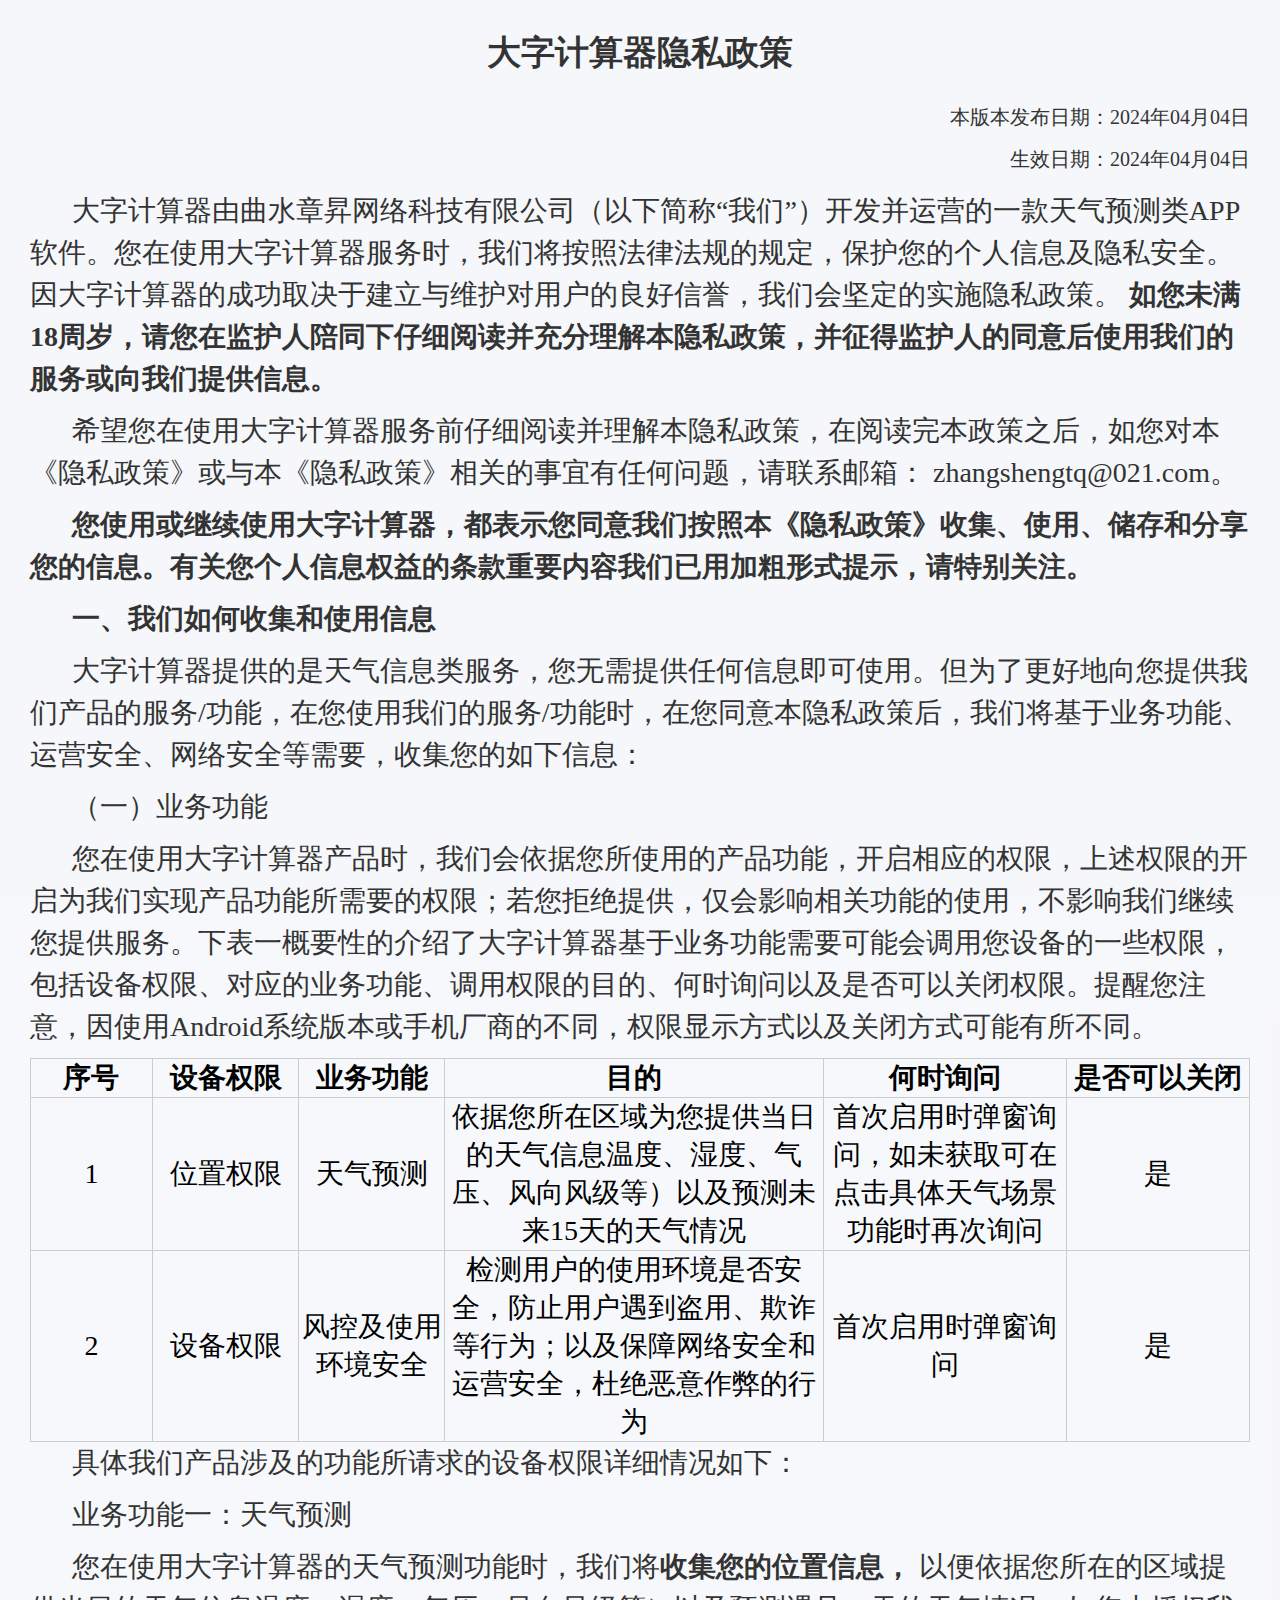
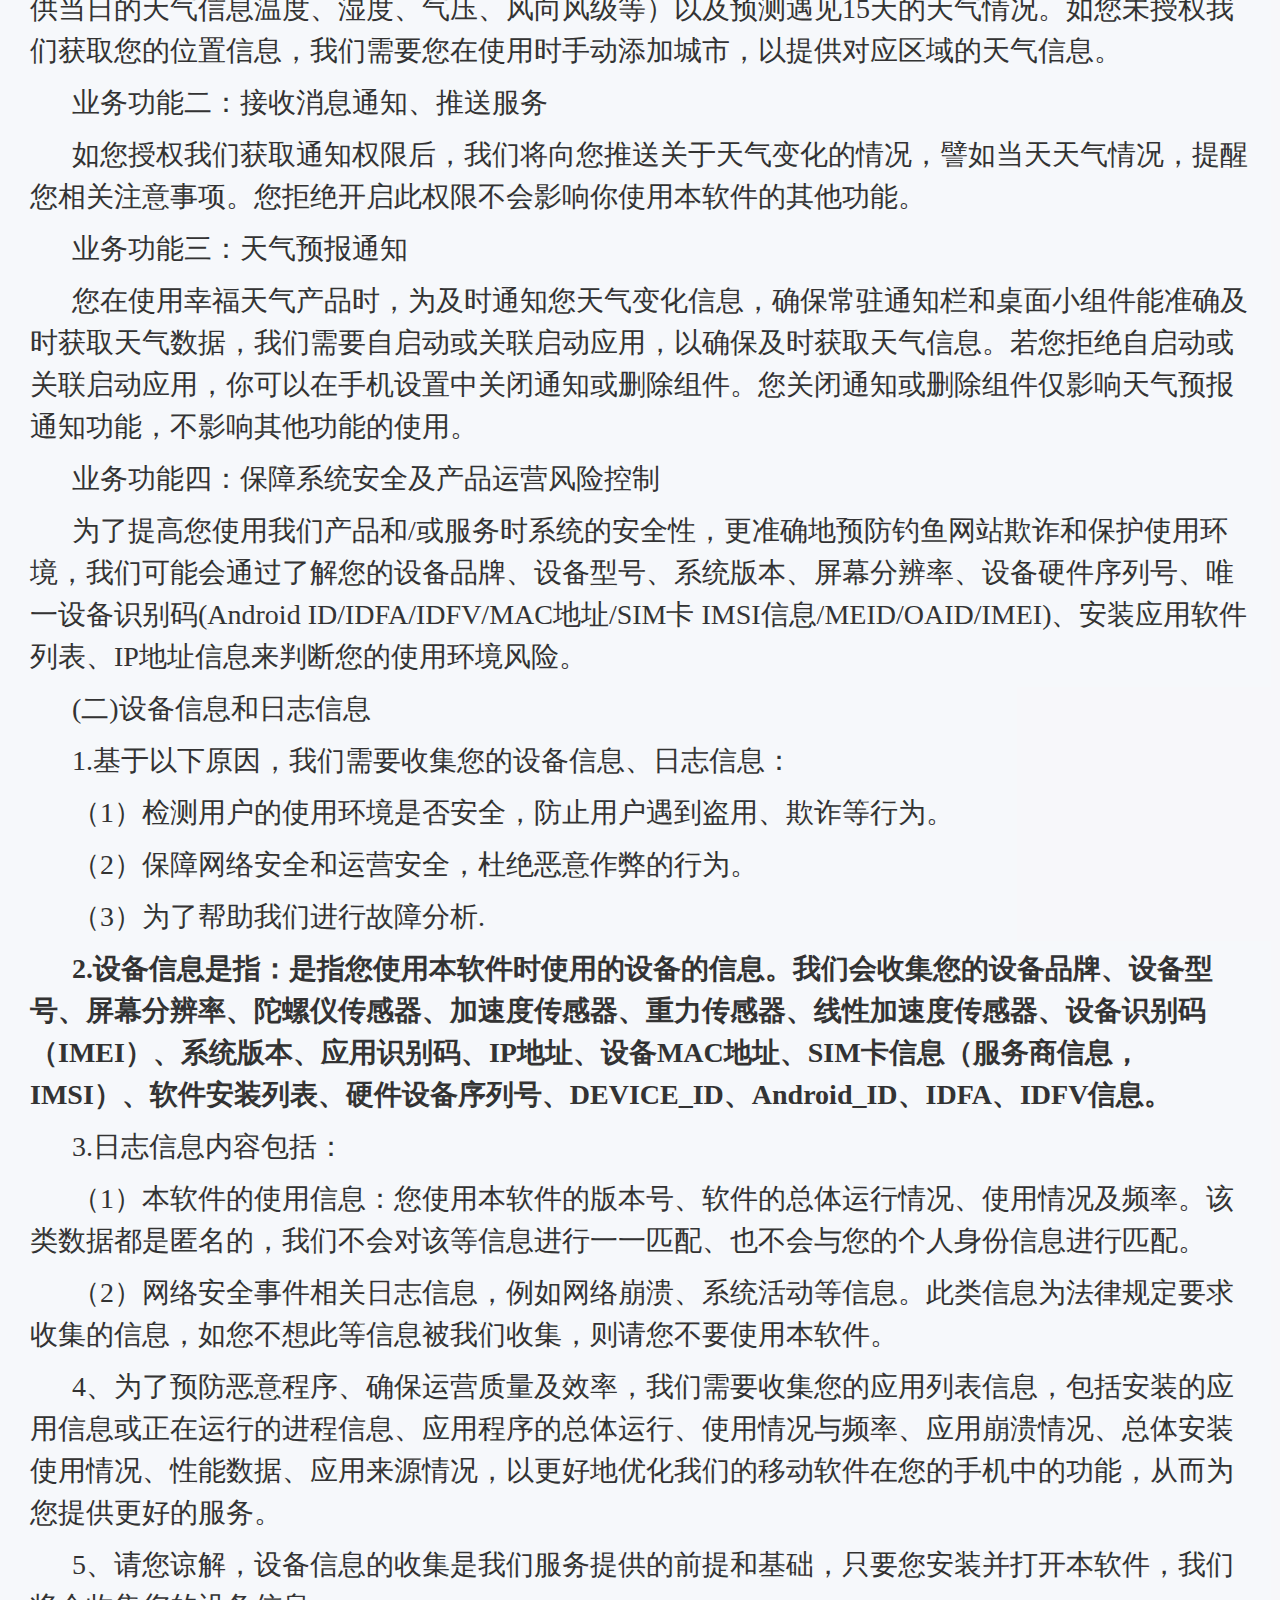
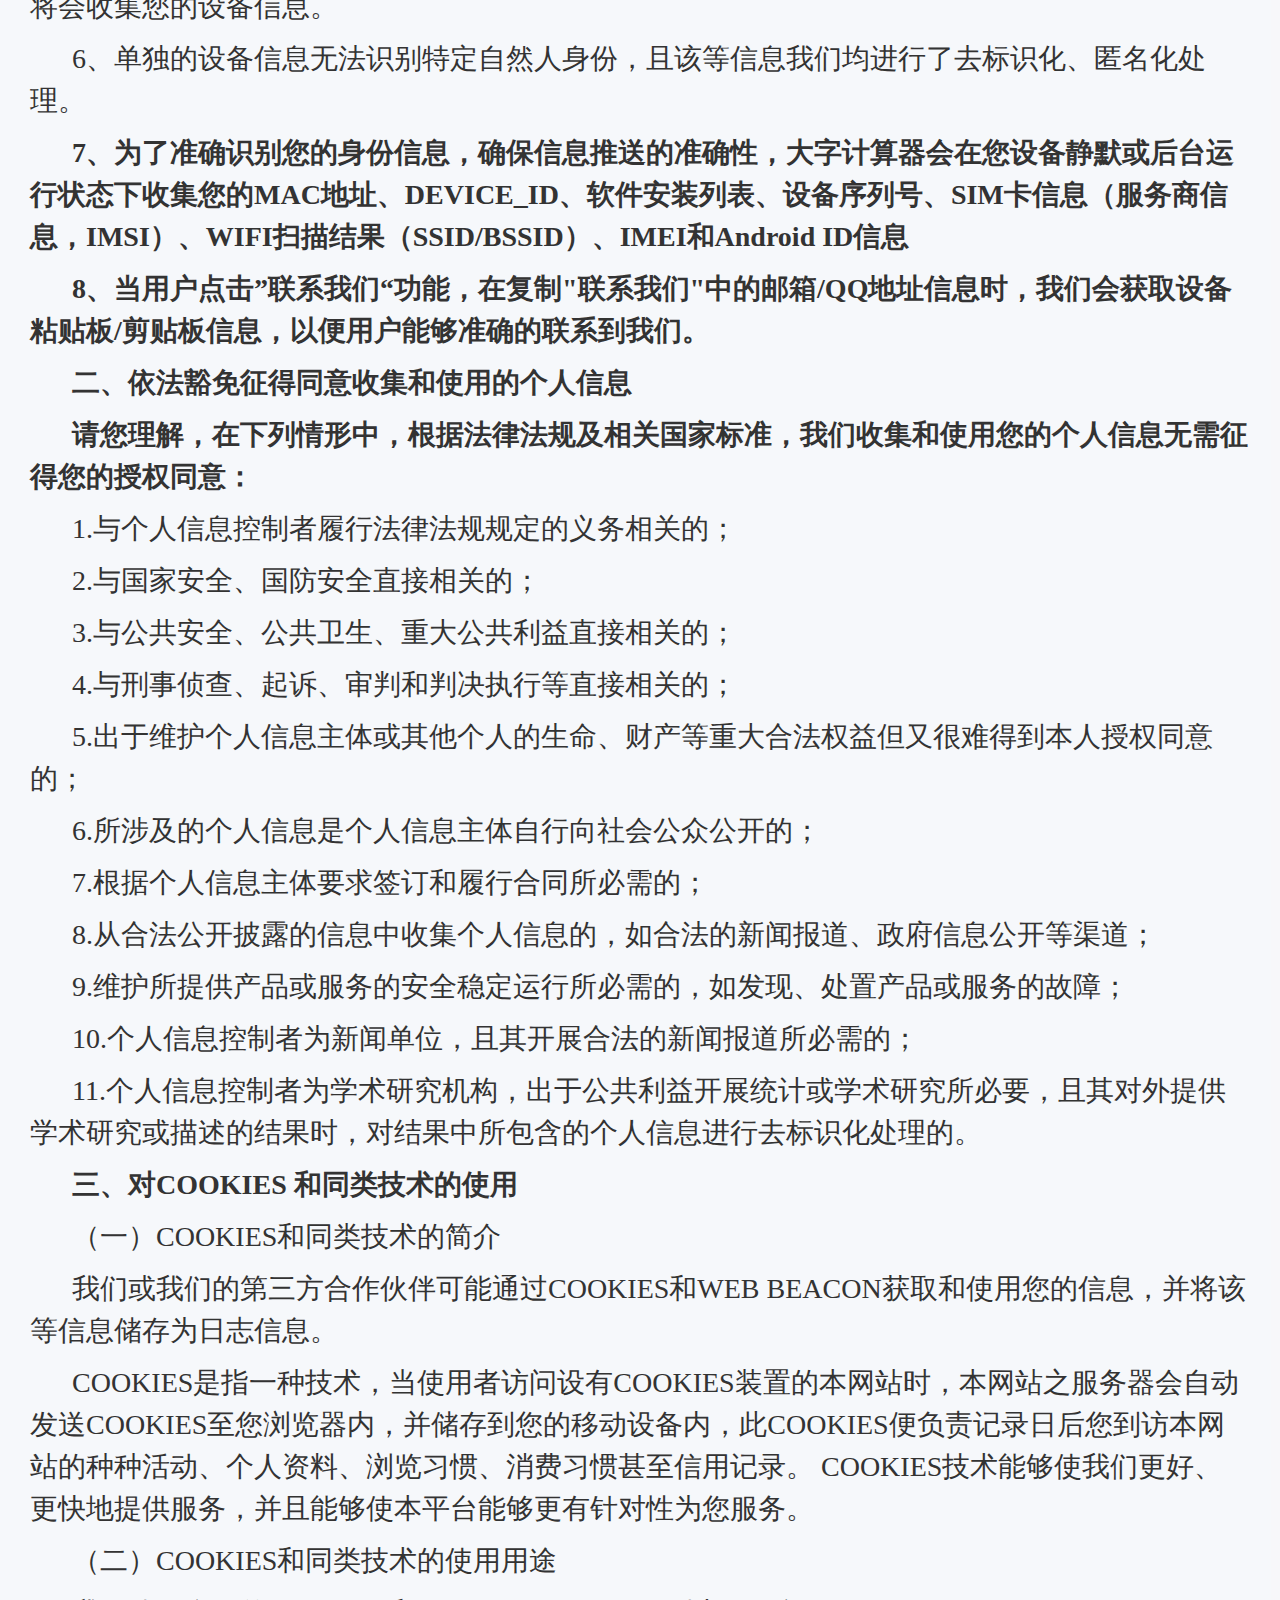
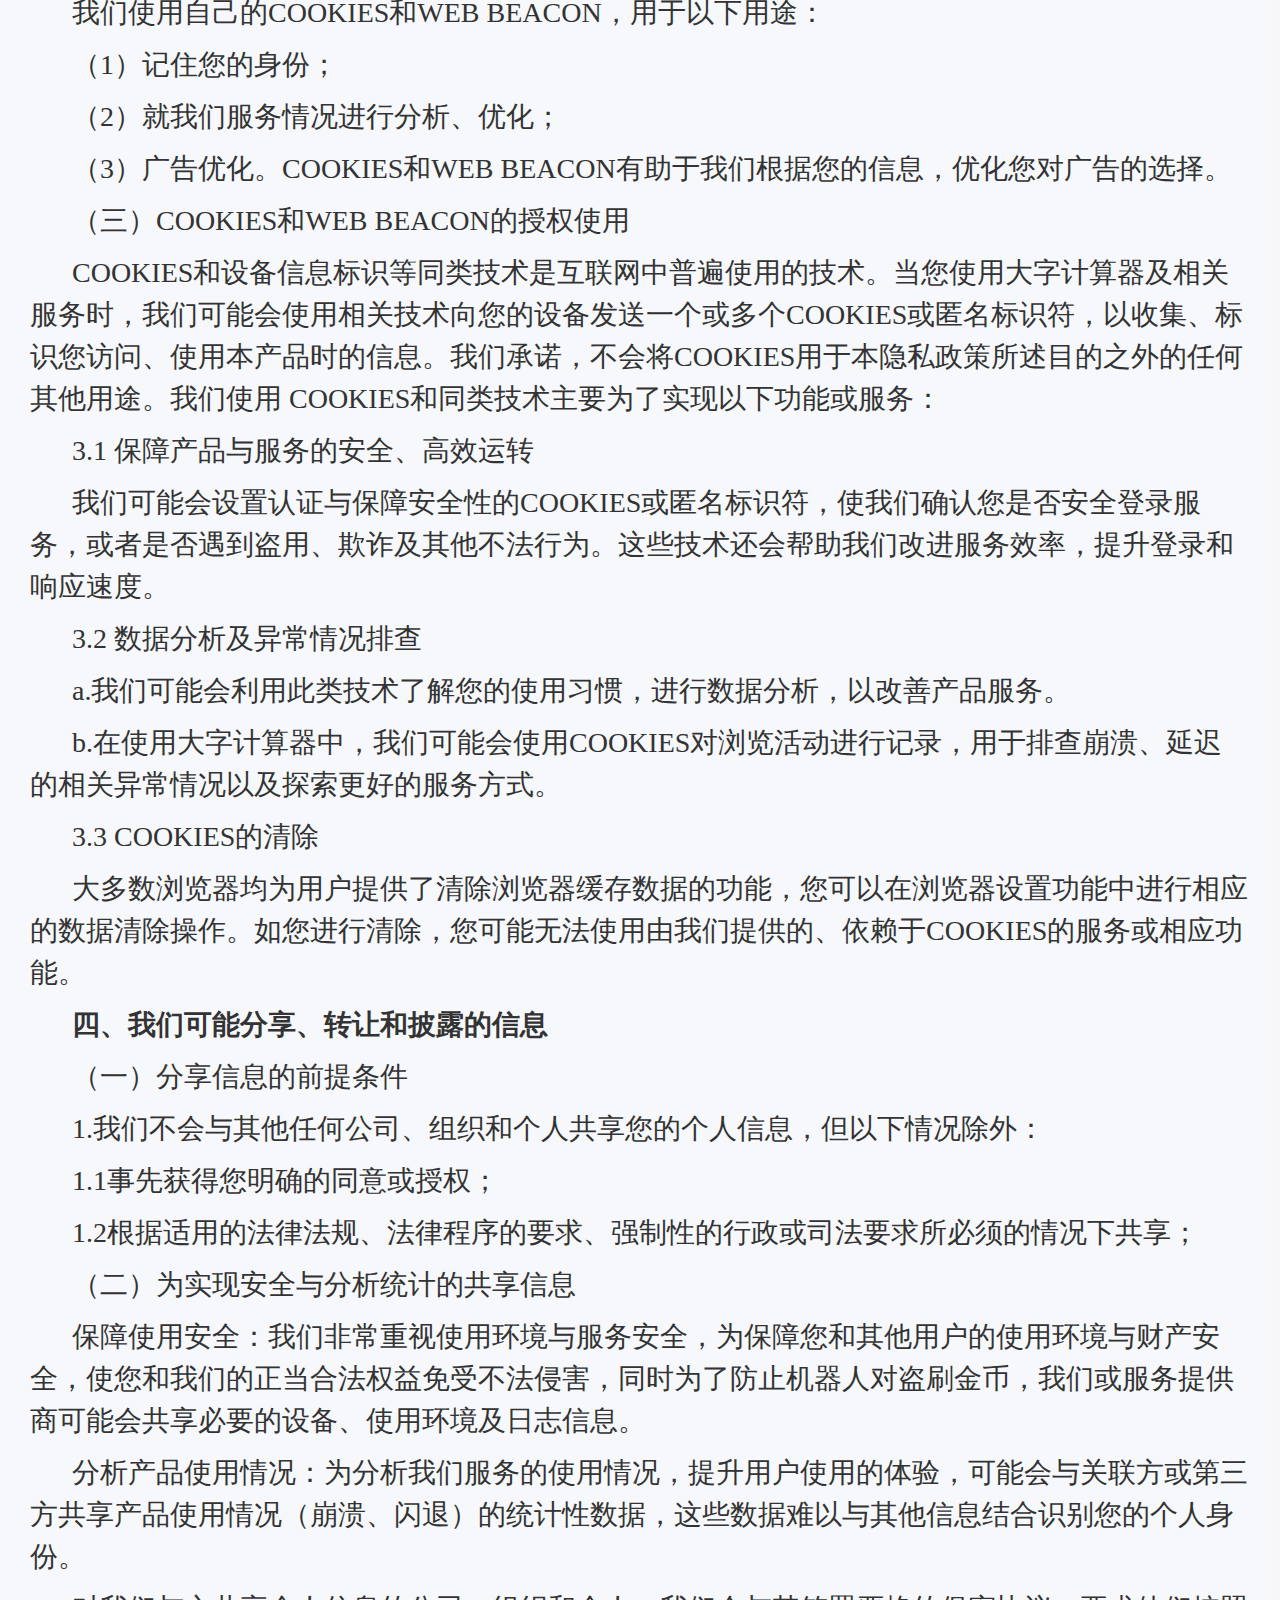
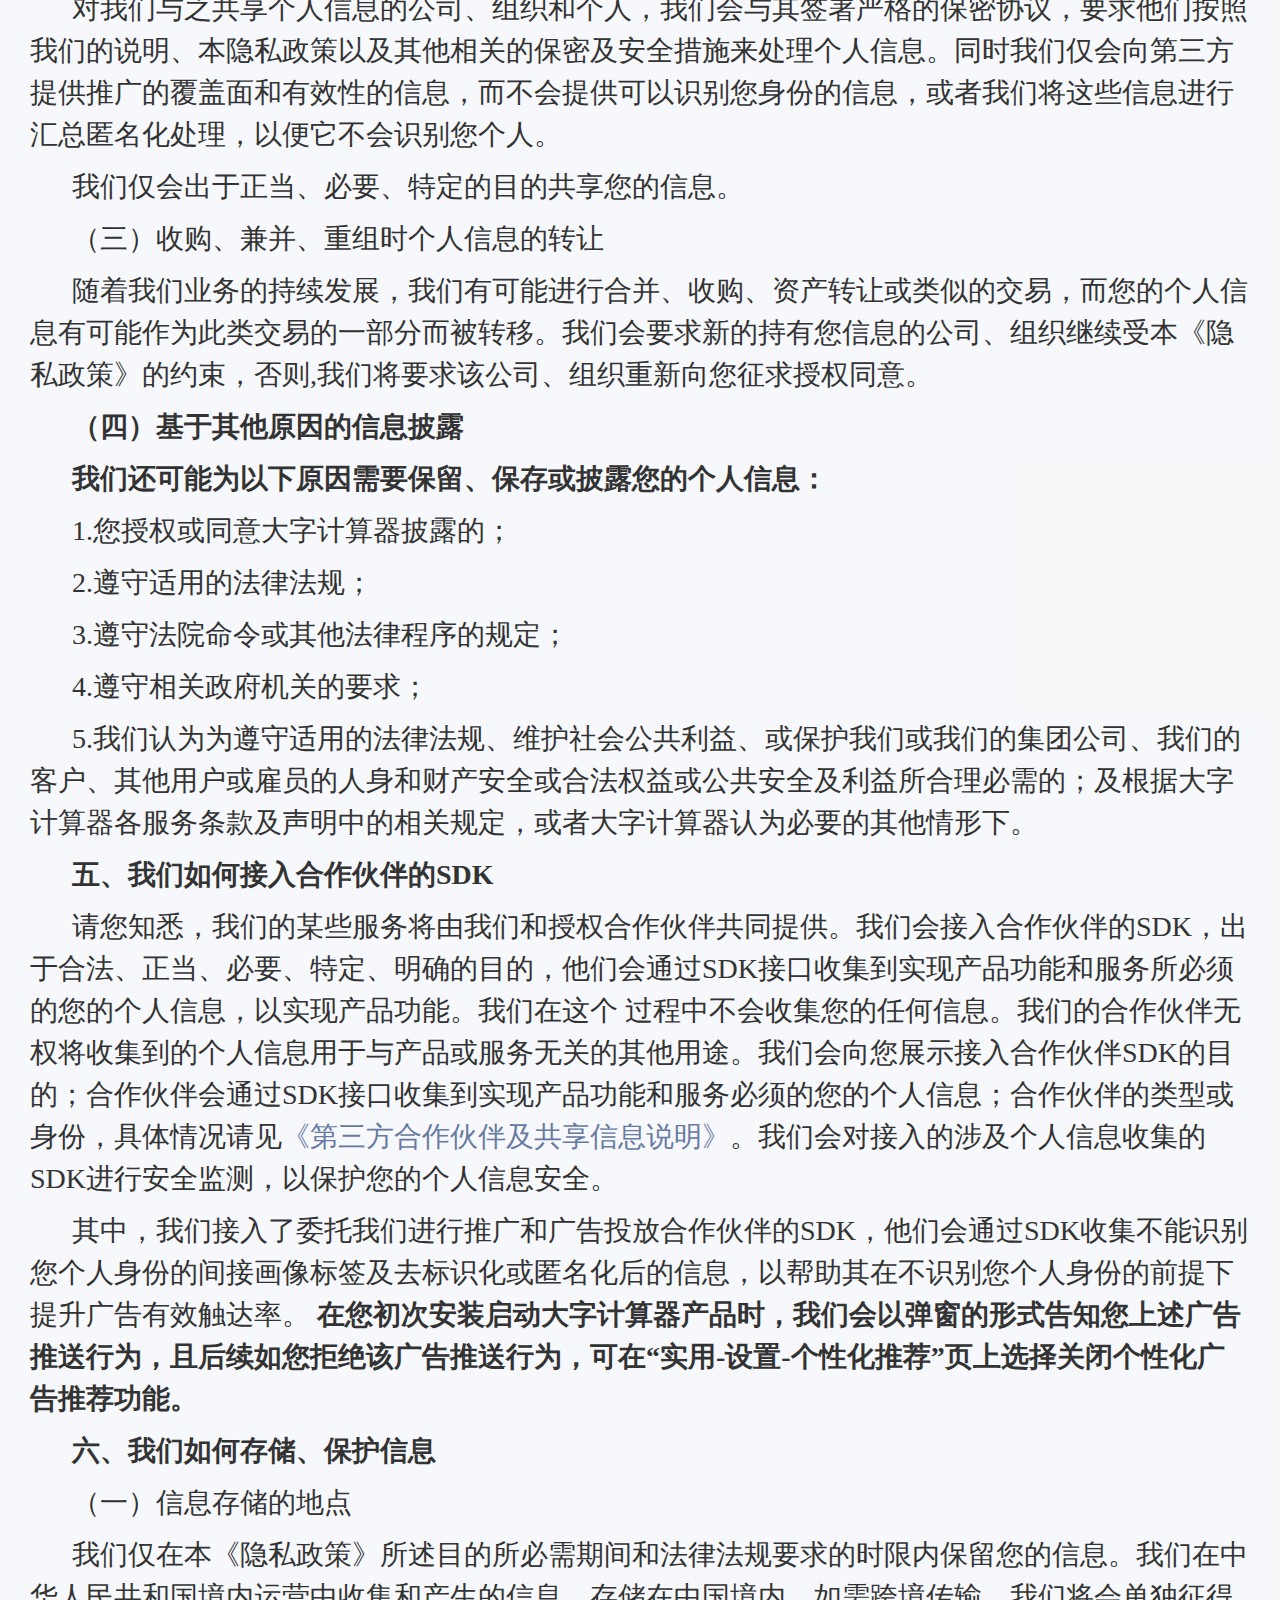
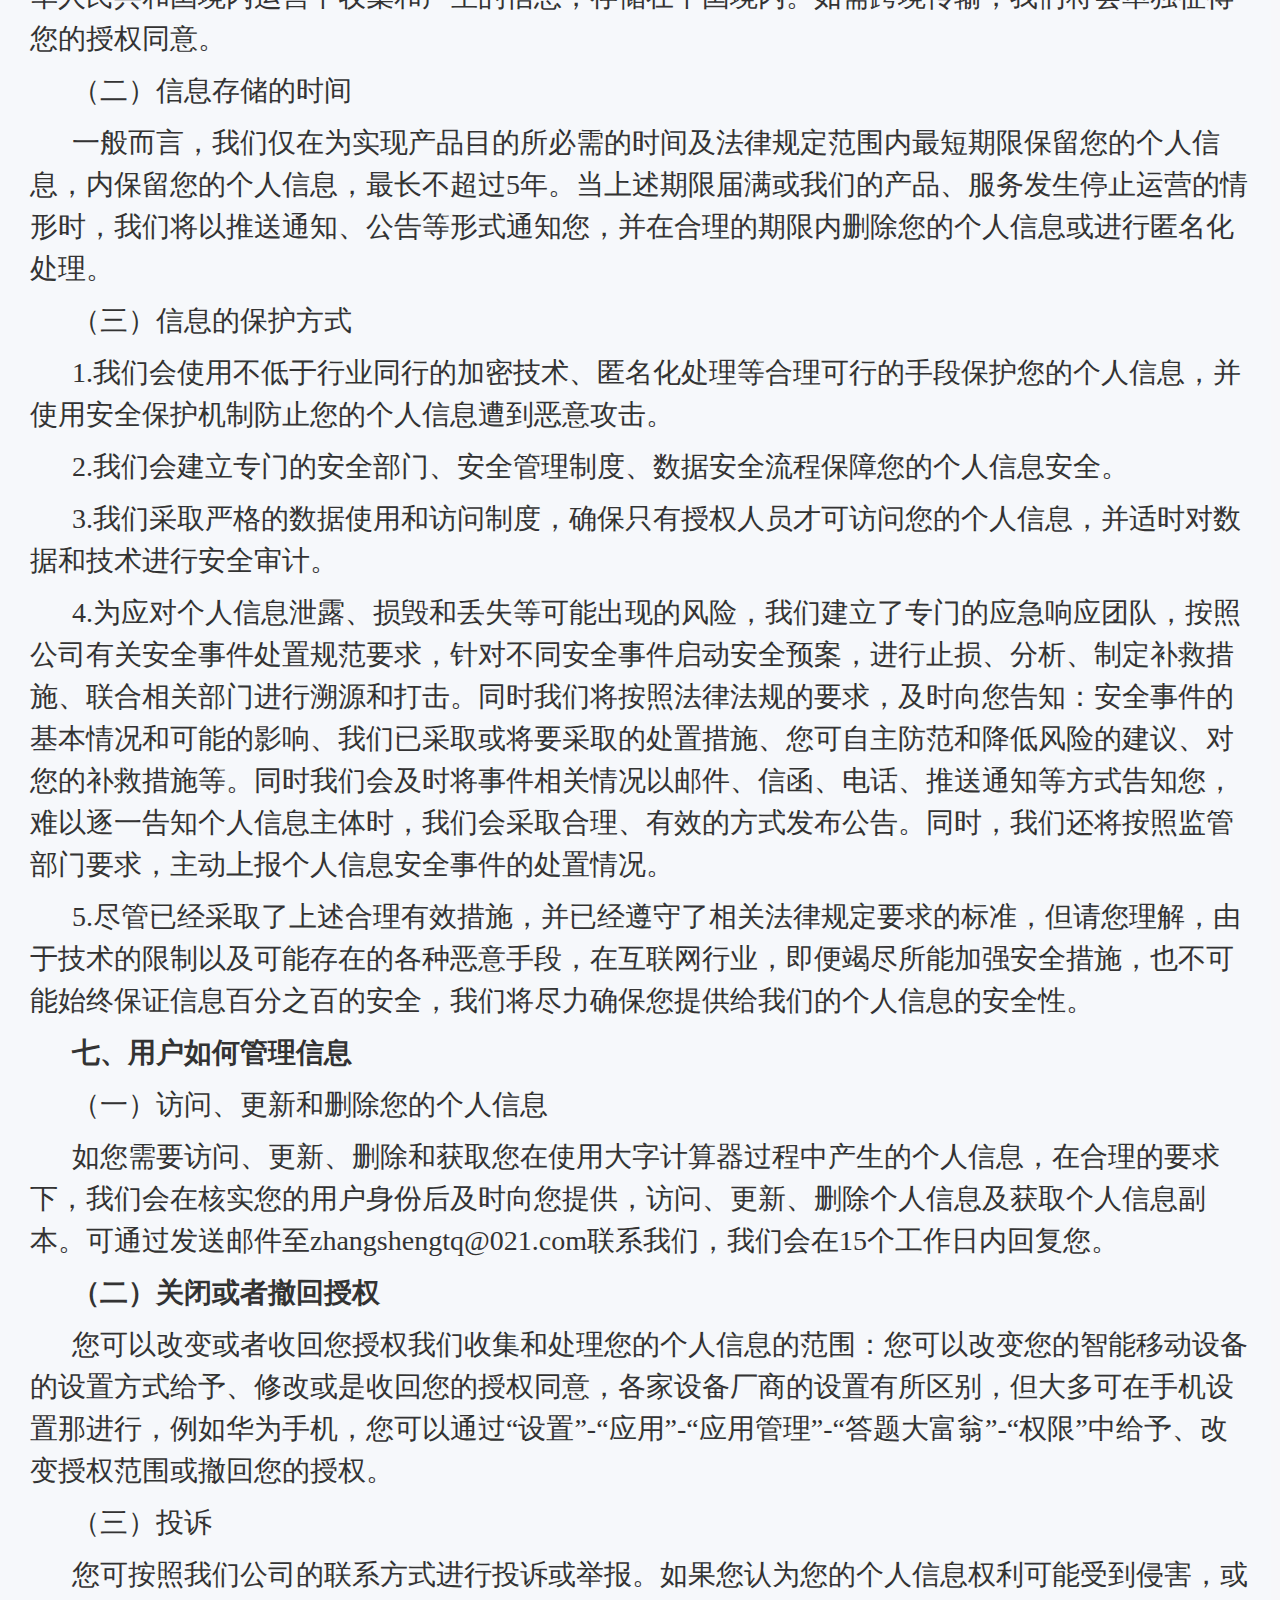
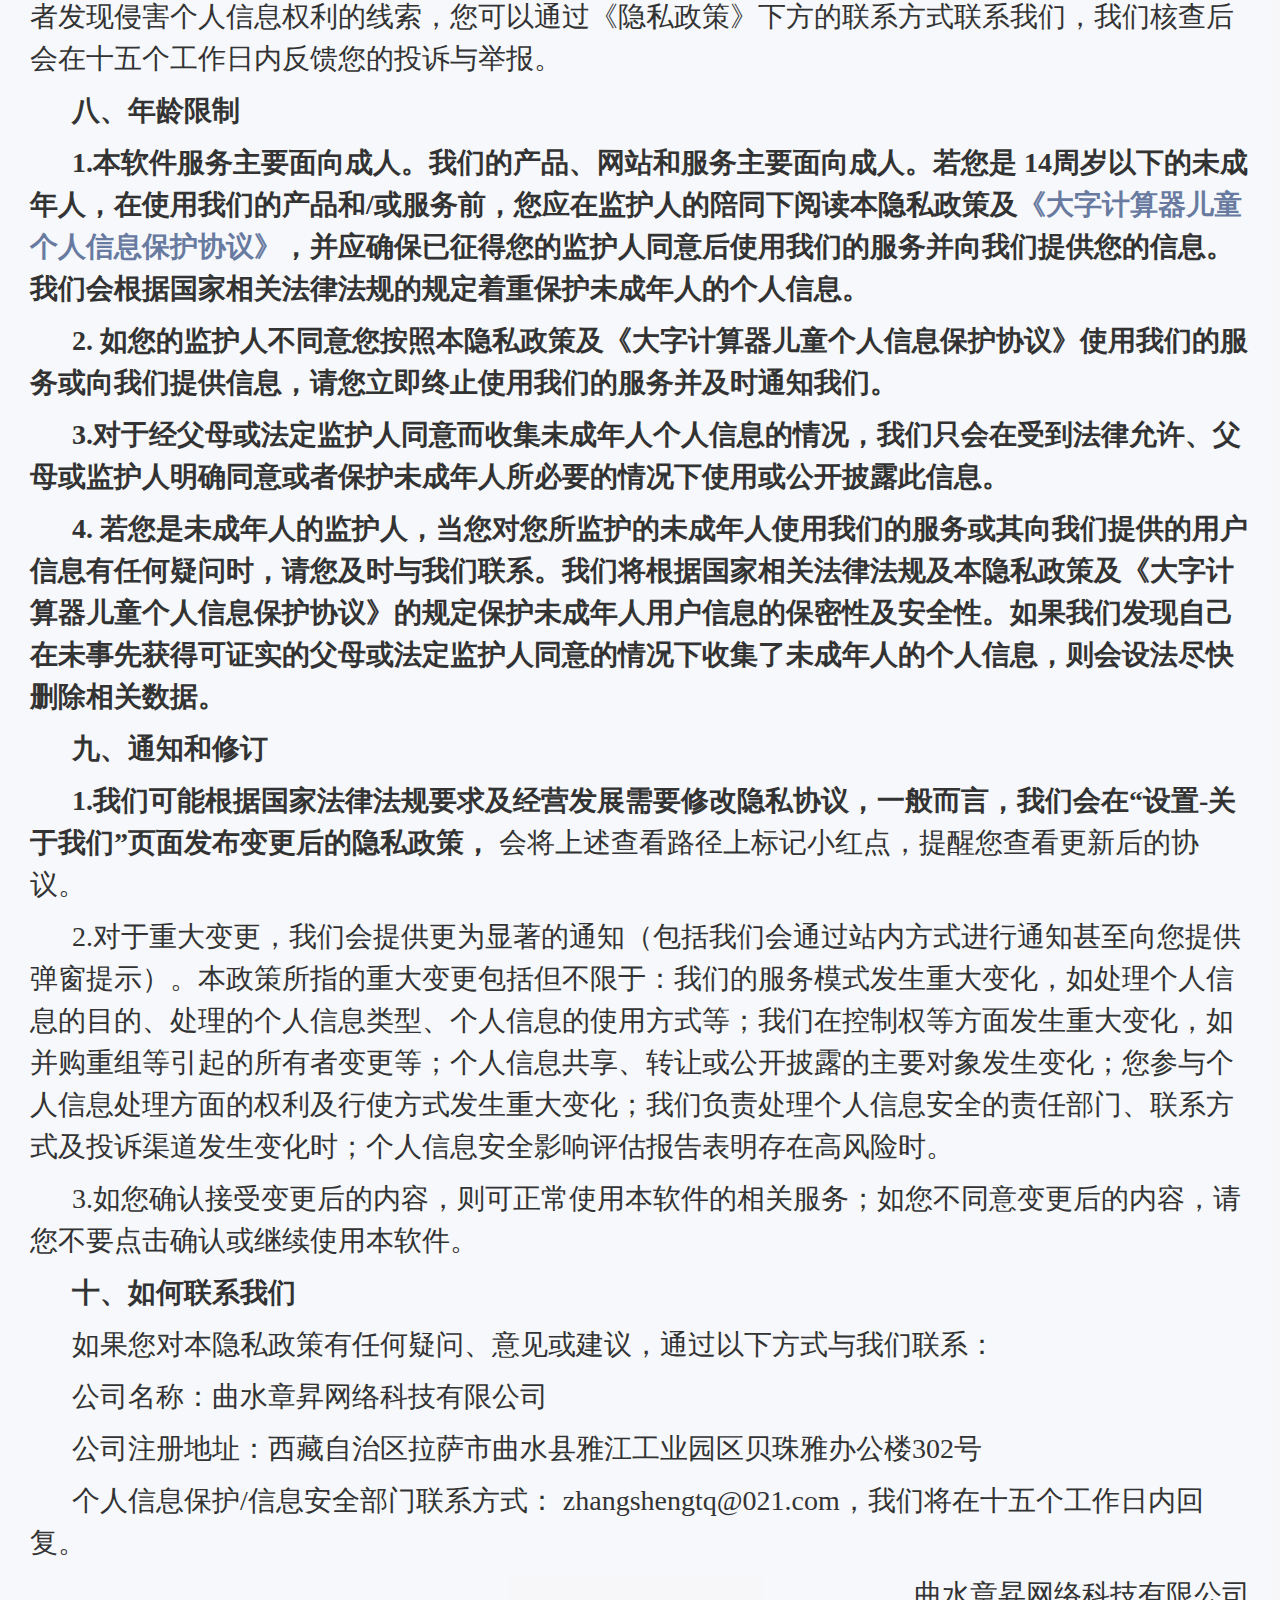
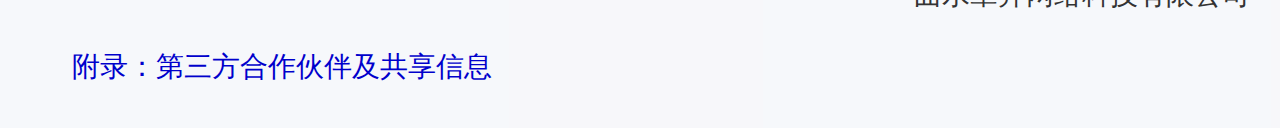
==== calculator/privacyPolicy.html @ e890c848 "【js】calculator隐私协议添加" ====
<!DOCTYPE html>
<html>

<head>
	<meta charset="utf-8" />
	<meta http-equiv="Content-Type" content="text/html; charset=utf-8" />
	<!-- 兼容模式方案：IE以最高级模式渲染文档；使用Chrome Frame渲染。 -->
	<meta http-equiv="X-UA-Compatible" content="IE=edge" />
	<!-- H5页面窗口自动调整到设备宽度，并禁止用户缩放页面 -->
	<meta content="width=device-width,initial-scale=1,maximum-scale=1,minimum-scale=1,user-scalable=no" name="viewport" />
	<!-- 当网站添加到主屏幕快速启动方式，可隐藏地址栏，仅针对ios的safari (ios7.0版本以后，safari上已看不到效果) -->
	<meta name="apple-mobile-web-app-capable" content="yes" />
	<!-- 将网站添加到主屏幕快速启动方式，仅针对ios的safari顶端状态条的样式 (可选default、black、black-translucent) -->
	<meta name="apple-mobile-web-app-status-bar-style" content="black" />
	<!-- 忽略将页面中的数字识别为电话号码 -->
	<meta name="format-detection" content="telephone=no" />
	<!-- 作者 -->
	<meta name="author" content="Cleam Lee" />
	<!-- 关键词 -->
	<meta name="keywords" content="关键词" />
	<!-- 描述信息 -->
	<meta name="description" content="描述信息" />
	<meta http-equiv="Content-Type" content="text/html; charset=UTF-8">
	<meta http-equiv="X-UA-Compatible" content="IE=8">
	<meta http-equiv="Expires" content="0">
	<meta http-equiv="Pragma" content="no-cache">
	<meta http-equiv="Cache-control" content="no-cache">
	<meta http-equiv="Cache" content="no-cache">
	<title>大字计算器软件隐私保护政策</title>
	<script>
		(function (doc, win) {
			var docEl = doc.documentElement,
				resizeEvt =
					'orientationchange' in window ? 'orientationchange' : 'resize',
				recalc = function () {
					var clientWidth = docEl.clientWidth,
						MAX_WIDTH = 750;
					if (!clientWidth) {
						return;
					}
					if (clientWidth >= MAX_WIDTH) {
						docEl.style.fontSize = '100px';
					} else {
						docEl.style.fontSize = 100 * (clientWidth / MAX_WIDTH) + 'px';
					}
				};
			recalc();
			if (!doc.addEventListener) {
				return;
			}
			win.addEventListener(resizeEvt, recalc, false);
			doc.addEventListener('DOMContentLoaded', recalc, false);
		})(document, window);
	</script>
	<style>
		* {
			margin: 0;
			padding: 0;
		}

		body,
		html {
			height: 100%;
			background: rgba(244, 245, 249, 0.5);
		}

		header {
			font-size: 0.3rem;
		}

		.weather-luck-rule {
			padding: 0.3rem;
			background: rgba(244, 245, 249, 0.5);
			min-height: 100%;
			box-sizing: border-box;
		}

		.weather-luck-title {
			margin-bottom: 0.2rem;
			font-size: 0.34rem;
			font-weight: bold;
			color: #333;
			text-align: center;
		}

		.weather-luck-rule-item {
			font-size: 0.28rem;
			font-weight: 500;
			color: #333;
			line-height: 0.42rem;
			margin-bottom: 0.1rem;
			text-indent: 1.5em;
		}

		.weather-luck-tip {
			font-size: 0.2rem;
			font-weight: 500;
			color: #333;
			line-height: 0.42rem;
			margin-bottom: 0.1rem;
			text-align: right;
		}

		.weather-luck-rule-footer-name {
			font-size: 0.28rem;
			font-weight: 500;
			color: #333;
			line-height: 0.42rem;
			margin-bottom: 0.1rem;
			text-align: right;
		}

		.weather-luck-rule-item span {
			color: #687A9F;
		}

		.weather-luck-rule-item a {
			color: #687A9F;
			text-decoration: none;
		}

		.table {
			font-size: 0.28rem;
			border: 1px solid #ccc;
			border-collapse: collapse;
			width: 100%;
		}

		.table tr th,
		.table tr td {
			border: 1px solid #ccc;
			text-align: center;
		}
	</style>
</head>

<body>
	<div class="weather-luck-rule">
		<div class="weather-luck-title">大字计算器隐私政策</div>
		<div class="weather-luck-tip">
			本版本发布日期：2024年04月04日<br>
			生效日期：2024年04月04日
		</div>
		<p class="weather-luck-rule-item">
			大字计算器由曲水章昇网络科技有限公司（以下简称“我们”）开发并运营的一款天气预测类APP软件。您在使用大字计算器服务时，我们将按照法律法规的规定，保护您的个人信息及隐私安全。因大字计算器的成功取决于建立与维护对用户的良好信誉，我们会坚定的实施隐私政策。
			<strong>
				如您未满18周岁，请您在监护人陪同下仔细阅读并充分理解本隐私政策，并征得监护人的同意后使用我们的服务或向我们提供信息。
			</strong>
		</p>
		<p class="weather-luck-rule-item">
			希望您在使用大字计算器服务前仔细阅读并理解本隐私政策，在阅读完本政策之后，如您对本《隐私政策》或与本《隐私政策》相关的事宜有任何问题，请联系邮箱： zhangshengtq@021.com。
		</p>
		<p class="weather-luck-rule-item">
			<strong>
				您使用或继续使用大字计算器，都表示您同意我们按照本《隐私政策》收集、使用、储存和分享您的信息。有关您个人信息权益的条款重要内容我们已用加粗形式提示，请特别关注。
			</strong>
		</p>
		<p class="weather-luck-rule-item">
			<strong>
				一、我们如何收集和使用信息
			</strong>
		</p>
		<p class="weather-luck-rule-item">大字计算器提供的是天气信息类服务，您无需提供任何信息即可使用。但为了更好地向您提供我们产品的服务/功能，在您使用我们的服务/功能时，在您同意本隐私政策后，我们将基于业务功能、运营安全、网络安全等需要，收集您的如下信息：</p>
		<p class="weather-luck-rule-item">
			（一）业务功能
		</p>
		<p class="weather-luck-rule-item">
			您在使用大字计算器产品时，我们会依据您所使用的产品功能，开启相应的权限，上述权限的开启为我们实现产品功能所需要的权限；若您拒绝提供，仅会影响相关功能的使用，不影响我们继续您提供服务。下表一概要性的介绍了大字计算器基于业务功能需要可能会调用您设备的一些权限，包括设备权限、对应的业务功能、调用权限的目的、何时询问以及是否可以关闭权限。提醒您注意，因使用Android系统版本或手机厂商的不同，权限显示方式以及关闭方式可能有所不同。
		</p>
		<div>
			<table class="table" width=100%>
				<tr>
					<th width=10%>序号</th>
					<th width=12%>设备权限</th>
					<th width=12%>业务功能</th>
					<th>目的</th>
					<th>何时询问</th>
					<th width=15%>是否可以关闭</th>
				</tr>
				<tr>
					<td>1</td>
					<td>位置权限</td>
					<td>天气预测</td>
					<td>依据您所在区域为您提供当日的天气信息温度、湿度、气压、风向风级等）以及预测未来15天的天气情况</td>
					<td>首次启用时弹窗询问，如未获取可在点击具体天气场景功能时再次询问</td>
					<td>是</td>
				</tr>
				<tr>
					<td>2</td>
					<td>设备权限</td>
					<td>风控及使用环境安全</td>
					<td>检测用户的使用环境是否安全，防止用户遇到盗用、欺诈等行为；以及保障网络安全和运营安全，杜绝恶意作弊的行为</td>
					<td>首次启用时弹窗询问</td>
					<td>是</td>
				</tr>
			</table>
		</div>
		<p class="weather-luck-rule-item">
			具体我们产品涉及的功能所请求的设备权限详细情况如下：
		</p>
		<p class="weather-luck-rule-item">
			业务功能一：天气预测
		</p>
		<p class="weather-luck-rule-item">
			您在使用大字计算器的天气预测功能时，我们将<strong>收集您的位置信息，</strong>
			以便依据您所在的区域提供当日的天气信息温度、湿度、气压、风向风级等）以及预测遇见15天的天气情况。如您未授权我们获取您的位置信息，我们需要您在使用时手动添加城市，以提供对应区域的天气信息。
		</p>
		<p class="weather-luck-rule-item">
			业务功能二：接收消息通知、推送服务
		</p>
		<p class="weather-luck-rule-item">
			如您授权我们获取通知权限后，我们将向您推送关于天气变化的情况，譬如当天天气情况，提醒您相关注意事项。您拒绝开启此权限不会影响你使用本软件的其他功能。
		</p>
		<p class="weather-luck-rule-item">
			业务功能三：天气预报通知
		</p>
		<p class="weather-luck-rule-item">
			您在使用幸福天气产品时，为及时通知您天气变化信息，确保常驻通知栏和桌面小组件能准确及时获取天气数据，我们需要自启动或关联启动应用，以确保及时获取天气信息。若您拒绝自启动或关联启动应用，你可以在手机设置中关闭通知或删除组件。您关闭通知或删除组件仅影响天气预报通知功能，不影响其他功能的使用。
		</p>
		<p class="weather-luck-rule-item">
			业务功能四：保障系统安全及产品运营风险控制
		</p>
		<p class="weather-luck-rule-item">
			为了提高您使用我们产品和/或服务时系统的安全性，更准确地预防钓鱼网站欺诈和保护使用环境，我们可能会通过了解您的设备品牌、设备型号、系统版本、屏幕分辨率、设备硬件序列号、唯一设备识别码(Android ID/IDFA/IDFV/MAC地址/SIM卡 IMSI信息/MEID/OAID/IMEI)、安装应用软件列表、IP地址信息来判断您的使用环境风险。
		</p>
		<p class="weather-luck-rule-item">
			(二)设备信息和日志信息
		</p>
		<p class="weather-luck-rule-item">
			1.基于以下原因，我们需要收集您的设备信息、日志信息：
		</p>
		<p class="weather-luck-rule-item">
			（1）检测用户的使用环境是否安全，防止用户遇到盗用、欺诈等行为。
		</p>
		<p class="weather-luck-rule-item">
			（2）保障网络安全和运营安全，杜绝恶意作弊的行为。
		</p>
		<p class="weather-luck-rule-item">
			（3）为了帮助我们进行故障分析.
		</p>
		<p class="weather-luck-rule-item">
			<strong>
				2.设备信息是指：是指您使用本软件时使用的设备的信息。我们会收集您的设备品牌、设备型号、屏幕分辨率、陀螺仪传感器、加速度传感器、重力传感器、线性加速度传感器、设备识别码（IMEI）、系统版本、应用识别码、IP地址、设备MAC地址、SIM卡信息（服务商信息，IMSI）、软件安装列表、硬件设备序列号、DEVICE_ID、Android_ID、IDFA、IDFV信息。
			</strong>
		</p>
		<p class="weather-luck-rule-item">
			3.日志信息内容包括：
		</p>
		<p class="weather-luck-rule-item">
			（1）本软件的使用信息：您使用本软件的版本号、软件的总体运行情况、使用情况及频率。该类数据都是匿名的，我们不会对该等信息进行一一匹配、也不会与您的个人身份信息进行匹配。
		</p>
		<p class="weather-luck-rule-item">
			（2）网络安全事件相关日志信息，例如网络崩溃、系统活动等信息。此类信息为法律规定要求收集的信息，如您不想此等信息被我们收集，则请您不要使用本软件。
		</p>
		<p class="weather-luck-rule-item">
			4、为了预防恶意程序、确保运营质量及效率，我们需要收集您的应用列表信息，包括安装的应用信息或正在运行的进程信息、应用程序的总体运行、使用情况与频率、应用崩溃情况、总体安装使用情况、性能数据、应用来源情况，以更好地优化我们的移动软件在您的手机中的功能，从而为您提供更好的服务。
		</p>
		<p class="weather-luck-rule-item">
			5、请您谅解，设备信息的收集是我们服务提供的前提和基础，只要您安装并打开本软件，我们将会收集您的设备信息。
		</p>
		<p class="weather-luck-rule-item">
			6、单独的设备信息无法识别特定自然人身份，且该等信息我们均进行了去标识化、匿名化处理。
		</p>
		<p class="weather-luck-rule-item">
			<strong>7、为了准确识别您的身份信息，确保信息推送的准确性，大字计算器会在您设备静默或后台运行状态下收集您的MAC地址、DEVICE_ID、软件安装列表、设备序列号、SIM卡信息（服务商信息，IMSI）、WIFI扫描结果（SSID/BSSID）、IMEI和Android ID信息</strong>
		</p>
		<p class="weather-luck-rule-item">
			<strong>8、当用户点击”联系我们“功能，在复制"联系我们"中的邮箱/QQ地址信息时，我们会获取设备粘贴板/剪贴板信息，以便用户能够准确的联系到我们。 </strong>
		</p>
		<p class="weather-luck-rule-item">
			<strong>
				二、依法豁免征得同意收集和使用的个人信息
			</strong>
		</p>
		<p class="weather-luck-rule-item">
			<strong>
				请您理解，在下列情形中，根据法律法规及相关国家标准，我们收集和使用您的个人信息无需征得您的授权同意：
			</strong>
		</p>
		<p class="weather-luck-rule-item">
			1.与个人信息控制者履行法律法规规定的义务相关的；
		</p>
		<p class="weather-luck-rule-item">
			2.与国家安全、国防安全直接相关的；
		</p>
		<p class="weather-luck-rule-item">
			3.与公共安全、公共卫生、重大公共利益直接相关的；
		</p>
		<p class="weather-luck-rule-item">
			4.与刑事侦查、起诉、审判和判决执行等直接相关的；
		</p>
		<p class="weather-luck-rule-item">
			5.出于维护个人信息主体或其他个人的生命、财产等重大合法权益但又很难得到本人授权同意的；
		</p>
		<p class="weather-luck-rule-item">
			6.所涉及的个人信息是个人信息主体自行向社会公众公开的；
		</p>
		<p class="weather-luck-rule-item">
			7.根据个人信息主体要求签订和履行合同所必需的；
		</p>
		<p class="weather-luck-rule-item">
			8.从合法公开披露的信息中收集个人信息的，如合法的新闻报道、政府信息公开等渠道；
		</p>
		<p class="weather-luck-rule-item">
			9.维护所提供产品或服务的安全稳定运行所必需的，如发现、处置产品或服务的故障；
		</p>
		<p class="weather-luck-rule-item">
			10.个人信息控制者为新闻单位，且其开展合法的新闻报道所必需的；
		</p>
		<p class="weather-luck-rule-item">
			11.个人信息控制者为学术研究机构，出于公共利益开展统计或学术研究所必要，且其对外提供学术研究或描述的结果时，对结果中所包含的个人信息进行去标识化处理的。
		</p>
		<p class="weather-luck-rule-item">
			<strong>
				三、对COOKIES 和同类技术的使用
			</strong>
		</p>
		<p class="weather-luck-rule-item">
			（一）COOKIES和同类技术的简介
		</p>
		<p class="weather-luck-rule-item">
			我们或我们的第三方合作伙伴可能通过COOKIES和WEB BEACON获取和使用您的信息，并将该等信息储存为日志信息。
		</p>
		<p class="weather-luck-rule-item">
			COOKIES是指一种技术，当使用者访问设有COOKIES装置的本网站时，本网站之服务器会自动发送COOKIES至您浏览器内，并储存到您的移动设备内，此COOKIES便负责记录日后您到访本网站的种种活动、个人资料、浏览习惯、消费习惯甚至信用记录。
			COOKIES技术能够使我们更好、更快地提供服务，并且能够使本平台能够更有针对性为您服务。
		</p>
		<p class="weather-luck-rule-item">
			（二）COOKIES和同类技术的使用用途
		</p>
		<p class="weather-luck-rule-item">
			我们使用自己的COOKIES和WEB BEACON，用于以下用途：
		</p>
		<p class="weather-luck-rule-item">
			（1）记住您的身份；
		</p>
		<p class="weather-luck-rule-item">
			（2）就我们服务情况进行分析、优化；
		</p>
		<p class="weather-luck-rule-item">
			（3）广告优化。COOKIES和WEB BEACON有助于我们根据您的信息，优化您对广告的选择。
		</p>
		<p class="weather-luck-rule-item">
			（三）COOKIES和WEB BEACON的授权使用
		</p>
		<p class="weather-luck-rule-item">
			COOKIES和设备信息标识等同类技术是互联网中普遍使用的技术。当您使用大字计算器及相关服务时，我们可能会使用相关技术向您的设备发送一个或多个COOKIES或匿名标识符，以收集、标识您访问、使用本产品时的信息。我们承诺，不会将COOKIES用于本隐私政策所述目的之外的任何其他用途。我们使用
			COOKIES和同类技术主要为了实现以下功能或服务：
		</p>
		<p class="weather-luck-rule-item">
			3.1 保障产品与服务的安全、高效运转
		</p>
		<p class="weather-luck-rule-item">
			我们可能会设置认证与保障安全性的COOKIES或匿名标识符，使我们确认您是否安全登录服务，或者是否遇到盗用、欺诈及其他不法行为。这些技术还会帮助我们改进服务效率，提升登录和响应速度。
		</p>
		<p class="weather-luck-rule-item">
			3.2 数据分析及异常情况排查
		</p>
		<p class="weather-luck-rule-item">
			a.我们可能会利用此类技术了解您的使用习惯，进行数据分析，以改善产品服务。
		</p>
		<p class="weather-luck-rule-item">
			b.在使用大字计算器中，我们可能会使用COOKIES对浏览活动进行记录，用于排查崩溃、延迟的相关异常情况以及探索更好的服务方式。
		</p>
		<p class="weather-luck-rule-item">
			3.3 COOKIES的清除
		</p>
		<p class="weather-luck-rule-item">
			大多数浏览器均为用户提供了清除浏览器缓存数据的功能，您可以在浏览器设置功能中进行相应的数据清除操作。如您进行清除，您可能无法使用由我们提供的、依赖于COOKIES的服务或相应功能。
		</p>
		<p class="weather-luck-rule-item">
			<strong>
				四、我们可能分享、转让和披露的信息
			</strong>
		</p>
		<p class="weather-luck-rule-item">
			（一）分享信息的前提条件
		</p>
		<p class="weather-luck-rule-item">
			1.我们不会与其他任何公司、组织和个人共享您的个人信息，但以下情况除外：
		</p>
		<p class="weather-luck-rule-item">
			1.1事先获得您明确的同意或授权；
		</p>
		<p class="weather-luck-rule-item">
			1.2根据适用的法律法规、法律程序的要求、强制性的行政或司法要求所必须的情况下共享；
		</p>
		<p class="weather-luck-rule-item">
			（二）为实现安全与分析统计的共享信息
		</p>
		<p class="weather-luck-rule-item">
			保障使用安全：我们非常重视使用环境与服务安全，为保障您和其他用户的使用环境与财产安全，使您和我们的正当合法权益免受不法侵害，同时为了防止机器人对盗刷金币，我们或服务提供商可能会共享必要的设备、使用环境及日志信息。
		</p>
		<p class="weather-luck-rule-item">
			分析产品使用情况：为分析我们服务的使用情况，提升用户使用的体验，可能会与关联方或第三方共享产品使用情况（崩溃、闪退）的统计性数据，这些数据难以与其他信息结合识别您的个人身份。
		</p>
		<p class="weather-luck-rule-item">
			对我们与之共享个人信息的公司、组织和个人，我们会与其签署严格的保密协议，要求他们按照我们的说明、本隐私政策以及其他相关的保密及安全措施来处理个人信息。同时我们仅会向第三方提供推广的覆盖面和有效性的信息，而不会提供可以识别您身份的信息，或者我们将这些信息进行汇总匿名化处理，以便它不会识别您个人。
		</p>
		<p class="weather-luck-rule-item">
			我们仅会出于正当、必要、特定的目的共享您的信息。
		</p>
		<p class="weather-luck-rule-item">
			（三）收购、兼并、重组时个人信息的转让
		</p>
		<p class="weather-luck-rule-item">
			随着我们业务的持续发展，我们有可能进行合并、收购、资产转让或类似的交易，而您的个人信息有可能作为此类交易的一部分而被转移。我们会要求新的持有您信息的公司、组织继续受本《隐私政策》的约束，否则,我们将要求该公司、组织重新向您征求授权同意。
		</p>
		<p class="weather-luck-rule-item">
			<strong>
				（四）基于其他原因的信息披露
			</strong>
		</p>
		<p class="weather-luck-rule-item">
			<strong>
				我们还可能为以下原因需要保留、保存或披露您的个人信息：
			</strong>
		</p>
		<p class="weather-luck-rule-item">
			1.您授权或同意大字计算器披露的；
		</p>
		<p class="weather-luck-rule-item">
			2.遵守适用的法律法规；
		</p>
		<p class="weather-luck-rule-item">
			3.遵守法院命令或其他法律程序的规定；
		</p>
		<p class="weather-luck-rule-item">
			4.遵守相关政府机关的要求；
		</p>
		<p class="weather-luck-rule-item">
			5.我们认为为遵守适用的法律法规、维护社会公共利益、或保护我们或我们的集团公司、我们的客户、其他用户或雇员的人身和财产安全或合法权益或公共安全及利益所合理必需的；及根据大字计算器各服务条款及声明中的相关规定，或者大字计算器认为必要的其他情形下。
		</p>
		<p class="weather-luck-rule-item">
			<strong>
				五、我们如何接入合作伙伴的SDK
			</strong>
		</p>
		<p class="weather-luck-rule-item">
		请您知悉，我们的某些服务将由我们和授权合作伙伴共同提供。我们会接入合作伙伴的SDK，出于合法、正当、必要、特定、明确的目的，他们会通过SDK接口收集到实现产品功能和服务所必须的您的个人信息，以实现产品功能。我们在这个 过程中不会收集您的任何信息。我们的合作伙伴无权将收集到的个人信息用于与产品或服务无关的其他用途。我们会向您展示接入合作伙伴SDK的目的；合作伙伴会通过SDK接口收集到实现产品功能和服务必须的您的个人信息；合作伙伴的类型或身份，具体情况请见<a href="http://rule.maishu888.com/share-info.html">《第三方合作伙伴及共享信息说明》</a>。我们会对接入的涉及个人信息收集的SDK进行安全监测，以保护您的个人信息安全。
		</p>
		<p class="weather-luck-rule-item">
			其中，我们接入了委托我们进行推广和广告投放合作伙伴的SDK，他们会通过SDK收集不能识别您个人身份的间接画像标签及去标识化或匿名化后的信息，以帮助其在不识别您个人身份的前提下提升广告有效触达率。
			<strong>
			在您初次安装启动大字计算器产品时，我们会以弹窗的形式告知您上述广告推送行为，且后续如您拒绝该广告推送行为，可在“实用-设置-个性化推荐”页上选择关闭个性化广告推荐功能。
			</strong>
		</p>
		<p class="weather-luck-rule-item">
			<strong>
				六、我们如何存储、保护信息
			</strong>
		</p>
		<p class="weather-luck-rule-item">
			（一）信息存储的地点
		</p>
		<p class="weather-luck-rule-item">
			我们仅在本《隐私政策》所述目的所必需期间和法律法规要求的时限内保留您的信息。我们在中华人民共和国境内运营中收集和产生的信息，存储在中国境内。如需跨境传输，我们将会单独征得您的授权同意。
		</p>
		<p class="weather-luck-rule-item">
			（二）信息存储的时间
		</p>
		<p class="weather-luck-rule-item">
			一般而言，我们仅在为实现产品目的所必需的时间及法律规定范围内最短期限保留您的个人信息，内保留您的个人信息，最长不超过5年。当上述期限届满或我们的产品、服务发生停止运营的情形时，我们将以推送通知、公告等形式通知您，并在合理的期限内删除您的个人信息或进行匿名化处理。
		</p>
		<p class="weather-luck-rule-item">
			（三）信息的保护方式
		</p>
		<p class="weather-luck-rule-item">
			1.我们会使用不低于行业同行的加密技术、匿名化处理等合理可行的手段保护您的个人信息，并使用安全保护机制防止您的个人信息遭到恶意攻击。
		</p>
		<p class="weather-luck-rule-item">
			2.我们会建立专门的安全部门、安全管理制度、数据安全流程保障您的个人信息安全。
		</p>
		<p class="weather-luck-rule-item">
			3.我们采取严格的数据使用和访问制度，确保只有授权人员才可访问您的个人信息，并适时对数据和技术进行安全审计。
		</p>
		<p class="weather-luck-rule-item">
			4.为应对个人信息泄露、损毁和丢失等可能出现的风险，我们建立了专门的应急响应团队，按照公司有关安全事件处置规范要求，针对不同安全事件启动安全预案，进行止损、分析、制定补救措施、联合相关部门进行溯源和打击。同时我们将按照法律法规的要求，及时向您告知：安全事件的基本情况和可能的影响、我们已采取或将要采取的处置措施、您可自主防范和降低风险的建议、对您的补救措施等。同时我们会及时将事件相关情况以邮件、信函、电话、推送通知等方式告知您，难以逐一告知个人信息主体时，我们会采取合理、有效的方式发布公告。同时，我们还将按照监管部门要求，主动上报个人信息安全事件的处置情况。
		</p>
		<p class="weather-luck-rule-item">
			5.尽管已经采取了上述合理有效措施，并已经遵守了相关法律规定要求的标准，但请您理解，由于技术的限制以及可能存在的各种恶意手段，在互联网行业，即便竭尽所能加强安全措施，也不可能始终保证信息百分之百的安全，我们将尽力确保您提供给我们的个人信息的安全性。
		</p>
		<p class="weather-luck-rule-item">
			<strong>
				七、用户如何管理信息
			</strong>
		</p>
		<p class="weather-luck-rule-item">
			（一）访问、更新和删除您的个人信息
		</p>
		<p class="weather-luck-rule-item">
			如您需要访问、更新、删除和获取您在使用大字计算器过程中产生的个人信息，在合理的要求下，我们会在核实您的用户身份后及时向您提供，访问、更新、删除个人信息及获取个人信息副本。可通过发送邮件至zhangshengtq@021.com联系我们，我们会在15个工作日内回复您。
		</p>
		<p class="weather-luck-rule-item">
			<strong>
				（二）关闭或者撤回授权
			</strong>
		</p>
		<p class="weather-luck-rule-item">
			您可以改变或者收回您授权我们收集和处理您的个人信息的范围：您可以改变您的智能移动设备的设置方式给予、修改或是收回您的授权同意，各家设备厂商的设置有所区别，但大多可在手机设置那进行，例如华为手机，您可以通过“设置”-“应用”-“应用管理”-“答题大富翁”-“权限”中给予、改变授权范围或撤回您的授权。
		</p>
		<p class="weather-luck-rule-item">
			（三）投诉
		</p>
		<p class="weather-luck-rule-item">
			您可按照我们公司的联系方式进行投诉或举报。如果您认为您的个人信息权利可能受到侵害，或者发现侵害个人信息权利的线索，您可以通过《隐私政策》下方的联系方式联系我们，我们核查后会在十五个工作日内反馈您的投诉与举报。
		</p>
		<p class="weather-luck-rule-item">
			<strong>
				八、年龄限制
			</strong>
		</p>
		<p class="weather-luck-rule-item">
			<strong>
				1.本软件服务主要面向成人。我们的产品、网站和服务主要面向成人。若您是 14周岁以下的未成年人，在使用我们的产品和/或服务前，您应在监护人的陪同下阅读本隐私政策及<a
					href="http://rule.mairui888.com/shunxin/childinfo.html">《大字计算器儿童个人信息保护协议》</a>，并应确保已征得您的监护人同意后使用我们的服务并向我们提供您的信息。
				我们会根据国家相关法律法规的规定着重保护未成年人的个人信息。
			</strong>
		</p>
		<p class="weather-luck-rule-item">
			<strong>
				2. 如您的监护人不同意您按照本隐私政策及《大字计算器儿童个人信息保护协议》使用我们的服务或向我们提供信息，请您立即终止使用我们的服务并及时通知我们。
			</strong>
		</p>
		<p class="weather-luck-rule-item">
			<strong>
				3.对于经父母或法定监护人同意而收集未成年人个人信息的情况，我们只会在受到法律允许、父母或监护人明确同意或者保护未成年人所必要的情况下使用或公开披露此信息。
			</strong>
		</p>
		<p class="weather-luck-rule-item">
			<strong>
				4.
				若您是未成年人的监护人，当您对您所监护的未成年人使用我们的服务或其向我们提供的用户信息有任何疑问时，请您及时与我们联系。我们将根据国家相关法律法规及本隐私政策及《大字计算器儿童个人信息保护协议》的规定保护未成年人用户信息的保密性及安全性。如果我们发现自己在未事先获得可证实的父母或法定监护人同意的情况下收集了未成年人的个人信息，则会设法尽快删除相关数据。
			</strong>
		</p>
		<p class="weather-luck-rule-item">
			<strong>
				九、通知和修订
			</strong>
		</p>
		<p class="weather-luck-rule-item">
			<strong>
				1.我们可能根据国家法律法规要求及经营发展需要修改隐私协议，一般而言，我们会在“设置-关于我们”页面发布变更后的隐私政策，
			</strong>
			会将上述查看路径上标记小红点，提醒您查看更新后的协议。
		</p>
		<p class="weather-luck-rule-item">
			2.对于重大变更，我们会提供更为显著的通知（包括我们会通过站内方式进行通知甚至向您提供弹窗提示）。本政策所指的重大变更包括但不限于：我们的服务模式发生重大变化，如处理个人信息的目的、处理的个人信息类型、个人信息的使用方式等；我们在控制权等方面发生重大变化，如并购重组等引起的所有者变更等；个人信息共享、转让或公开披露的主要对象发生变化；您参与个人信息处理方面的权利及行使方式发生重大变化；我们负责处理个人信息安全的责任部门、联系方式及投诉渠道发生变化时；个人信息安全影响评估报告表明存在高风险时。
		</p>
		<p class="weather-luck-rule-item">
			3.如您确认接受变更后的内容，则可正常使用本软件的相关服务；如您不同意变更后的内容，请您不要点击确认或继续使用本软件。
		</p>
		<p class="weather-luck-rule-item">
			<strong>
				十、如何联系我们
			</strong>
		</p>
		<p class="weather-luck-rule-item">
			如果您对本隐私政策有任何疑问、意见或建议，通过以下方式与我们联系：
		</p>
		<p class="weather-luck-rule-item">
			公司名称：曲水章昇网络科技有限公司
		</p>
		<p class="weather-luck-rule-item">
			公司注册地址：西藏自治区拉萨市曲水县雅江工业园区贝珠雅办公楼302号
		</p>
		<p class="weather-luck-rule-item">
			个人信息保护/信息安全部门联系方式： zhangshengtq@021.com，我们将在十五个工作日内回复。
		</p>
		<p class="weather-luck-rule-footer-name">曲水章昇网络科技有限公司</p>
		<p class="weather-luck-rule-item" style="margin-top: 30px;"><a style="color: #0000cc;"
				href="http://rule.maishu888.com/share-info.html">附录：第三方合作伙伴及共享信息</a></p>
	</div>
</body>
<script>
	var UA = window.navigator.userAgent.toLowerCase();
	var isIOS = /iphone|ipad|ipod/.test(UA);
	var isAN = UA.indexOf('android') >= 0;
	var setBtn = document.getElementById("set-operation");
	setBtn.onclick = function () {
		if (isAN) {
			window.xyWeather.callApp(JSON.stringify({ action: "goSetting" }))
			return
		}
		if (isIOS) {
			window.webkit.messageHandlers.callApp.postMessage(JSON.stringify({ action: "goSetting" }))
		}

	}
</script>

</html>
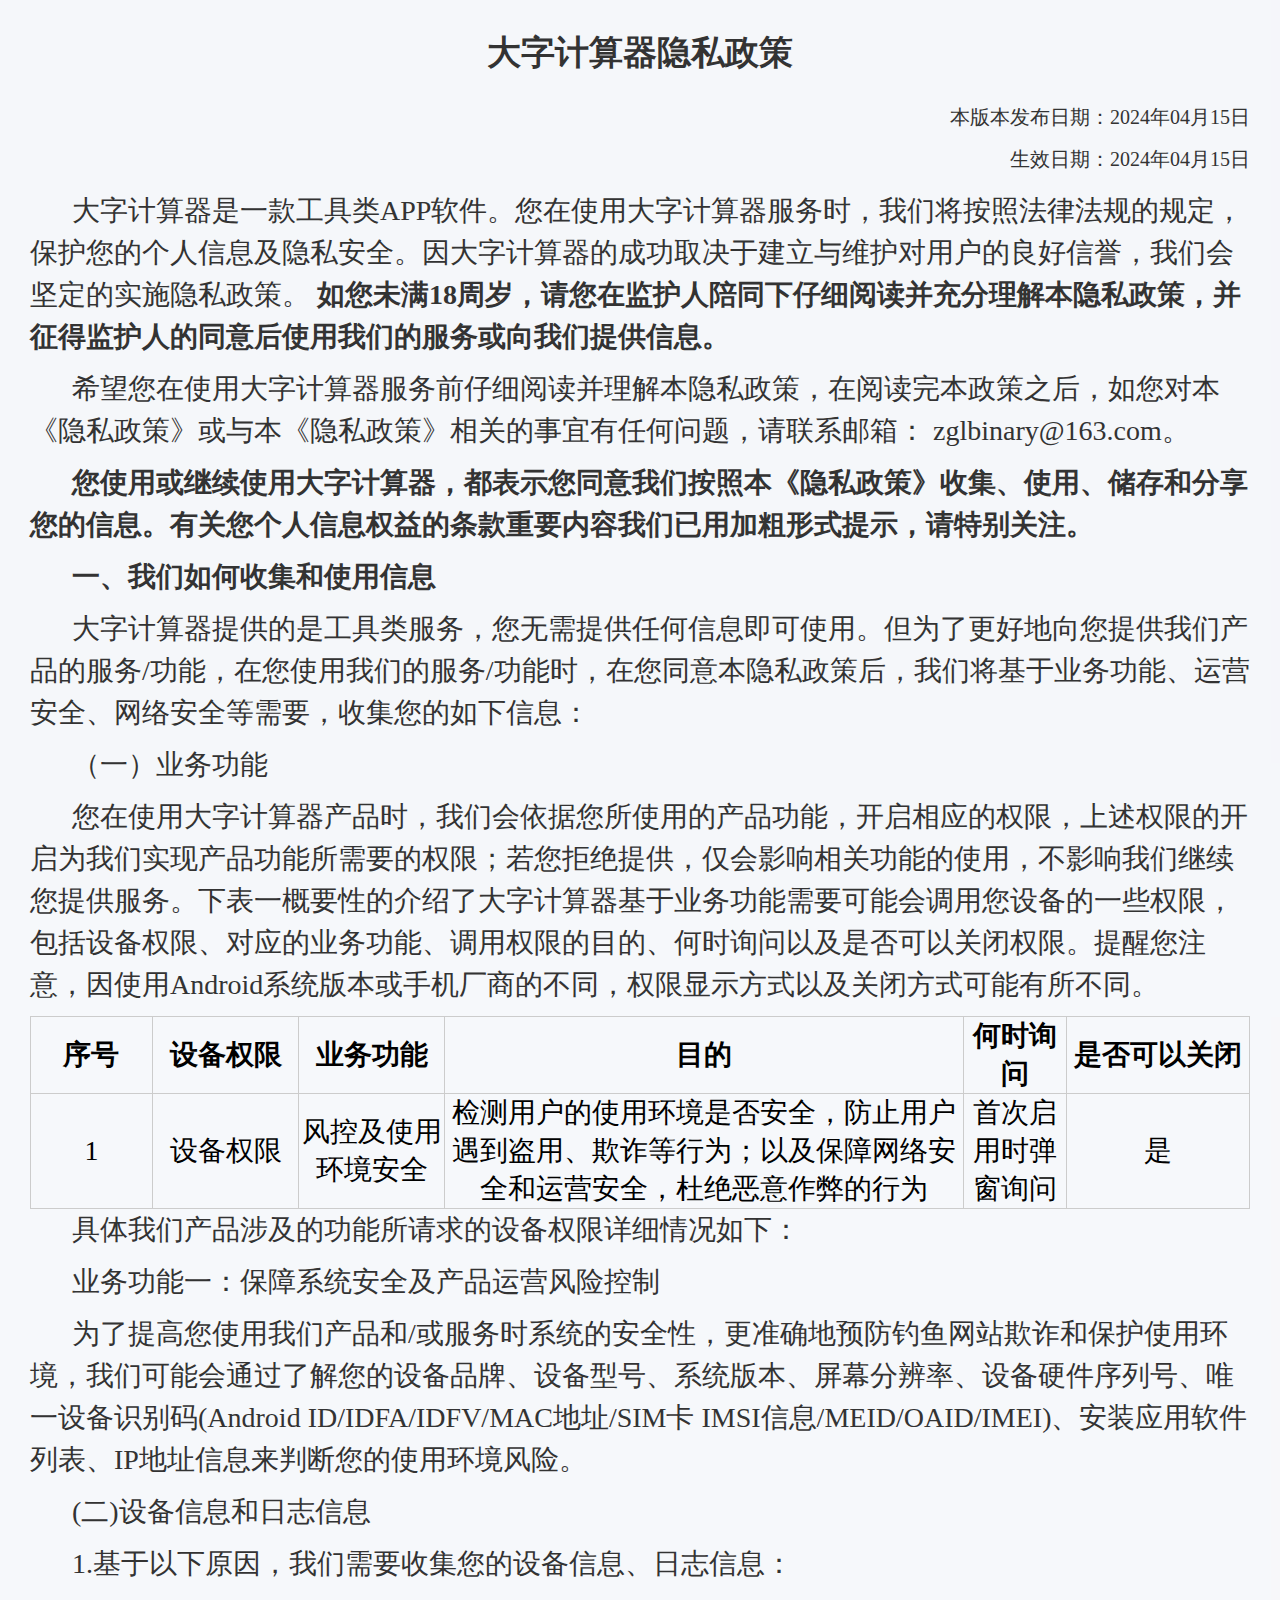
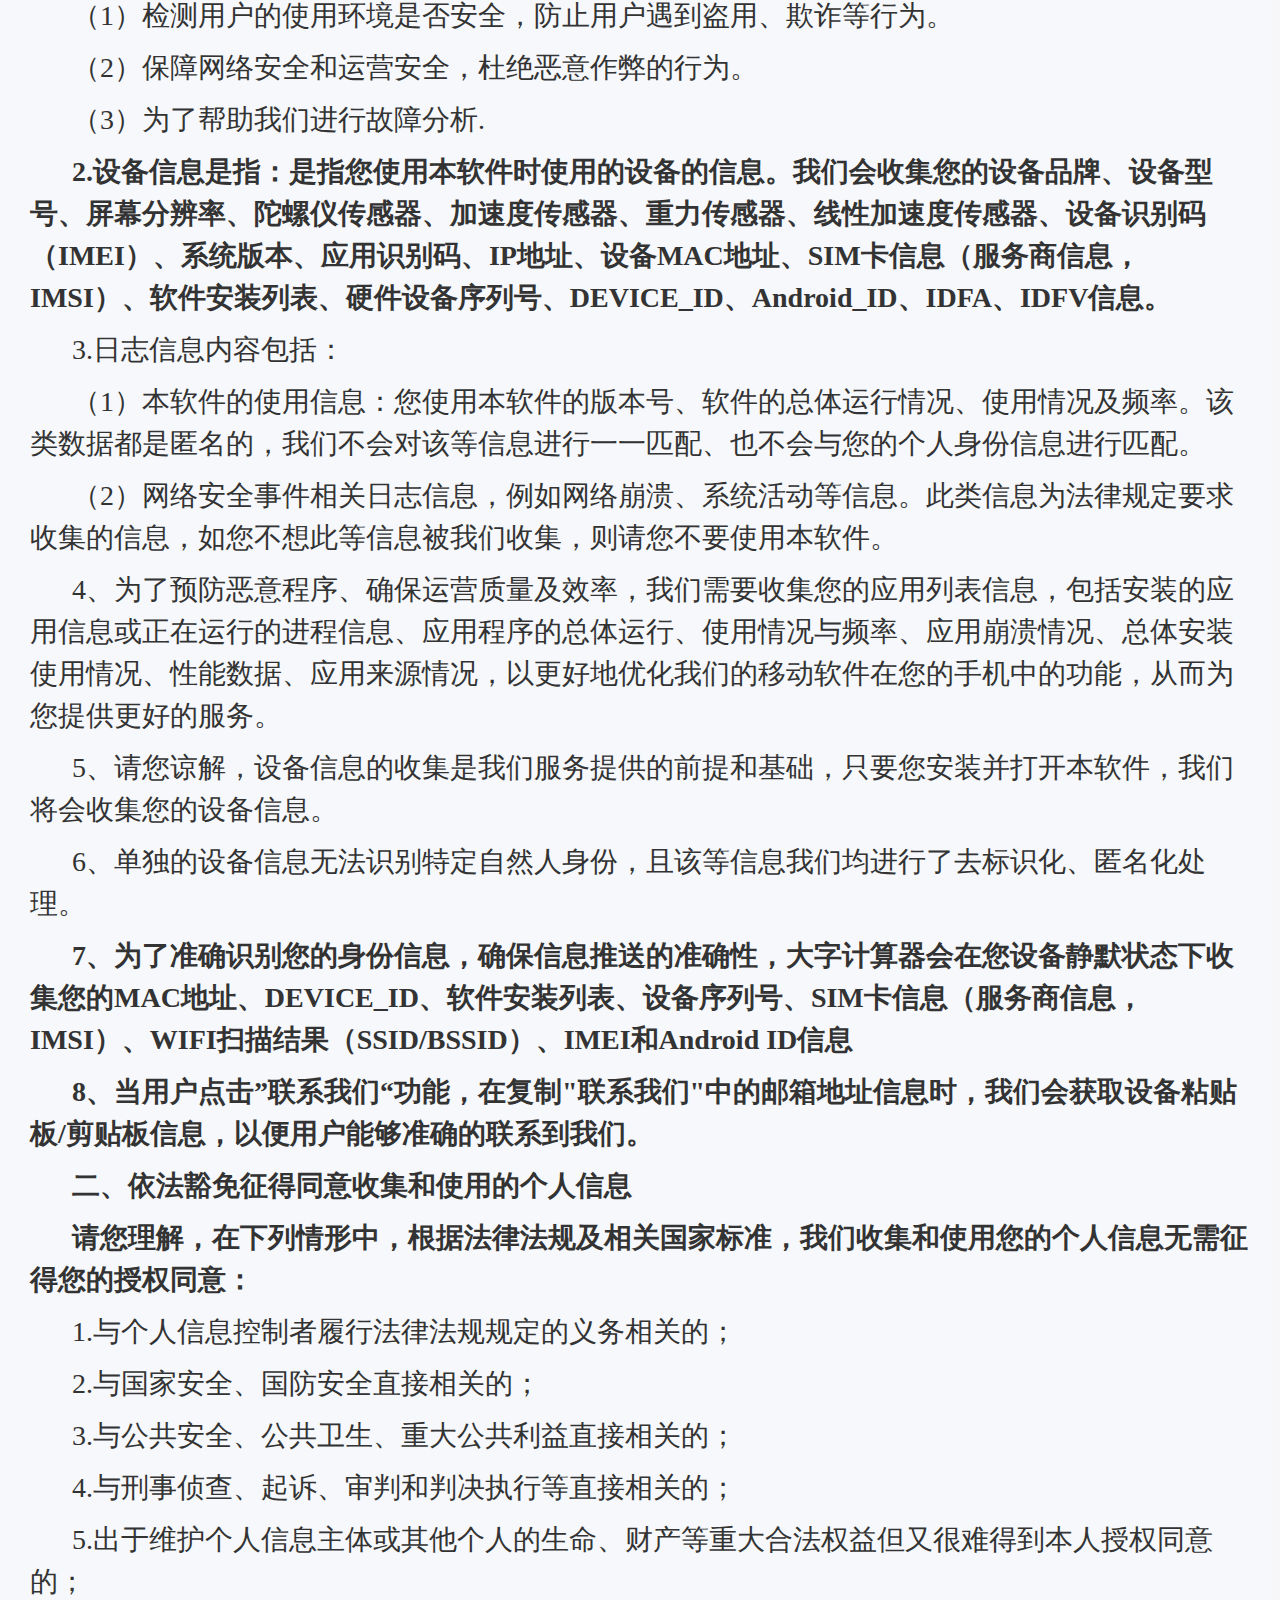
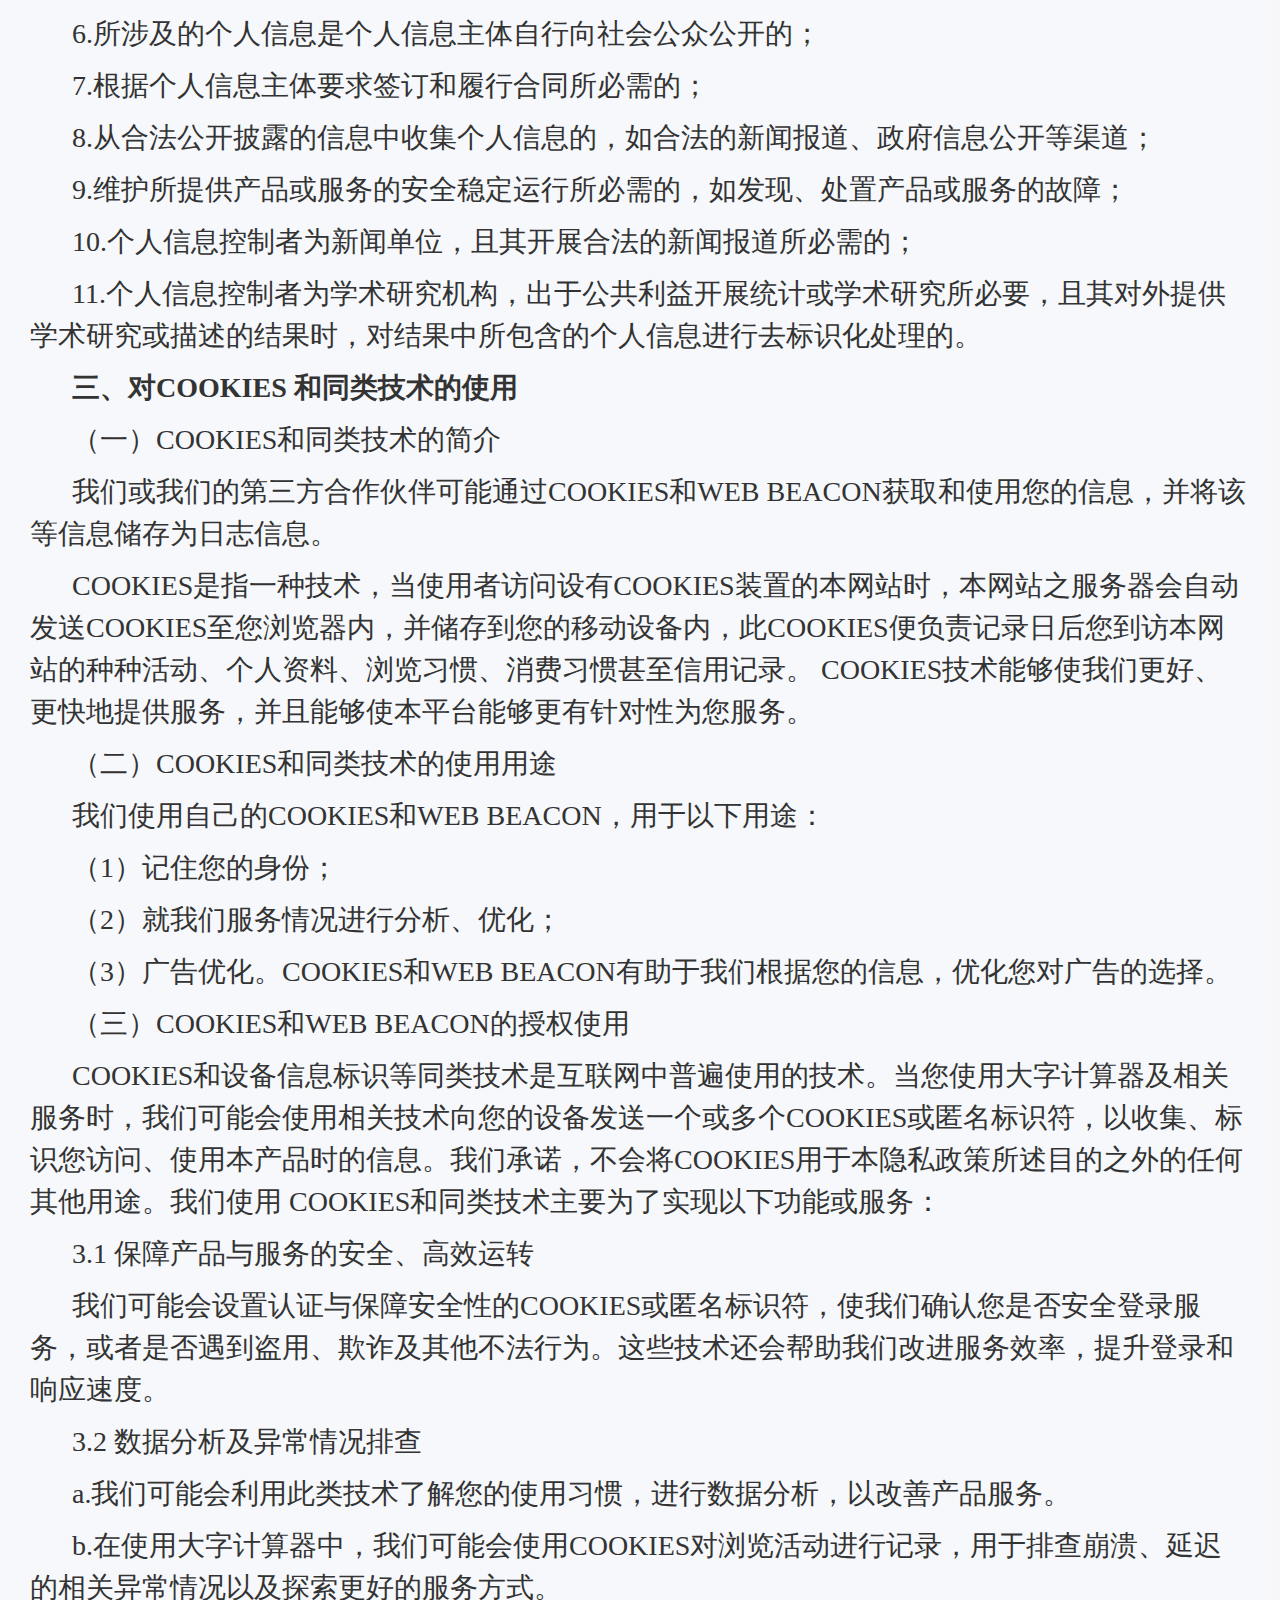
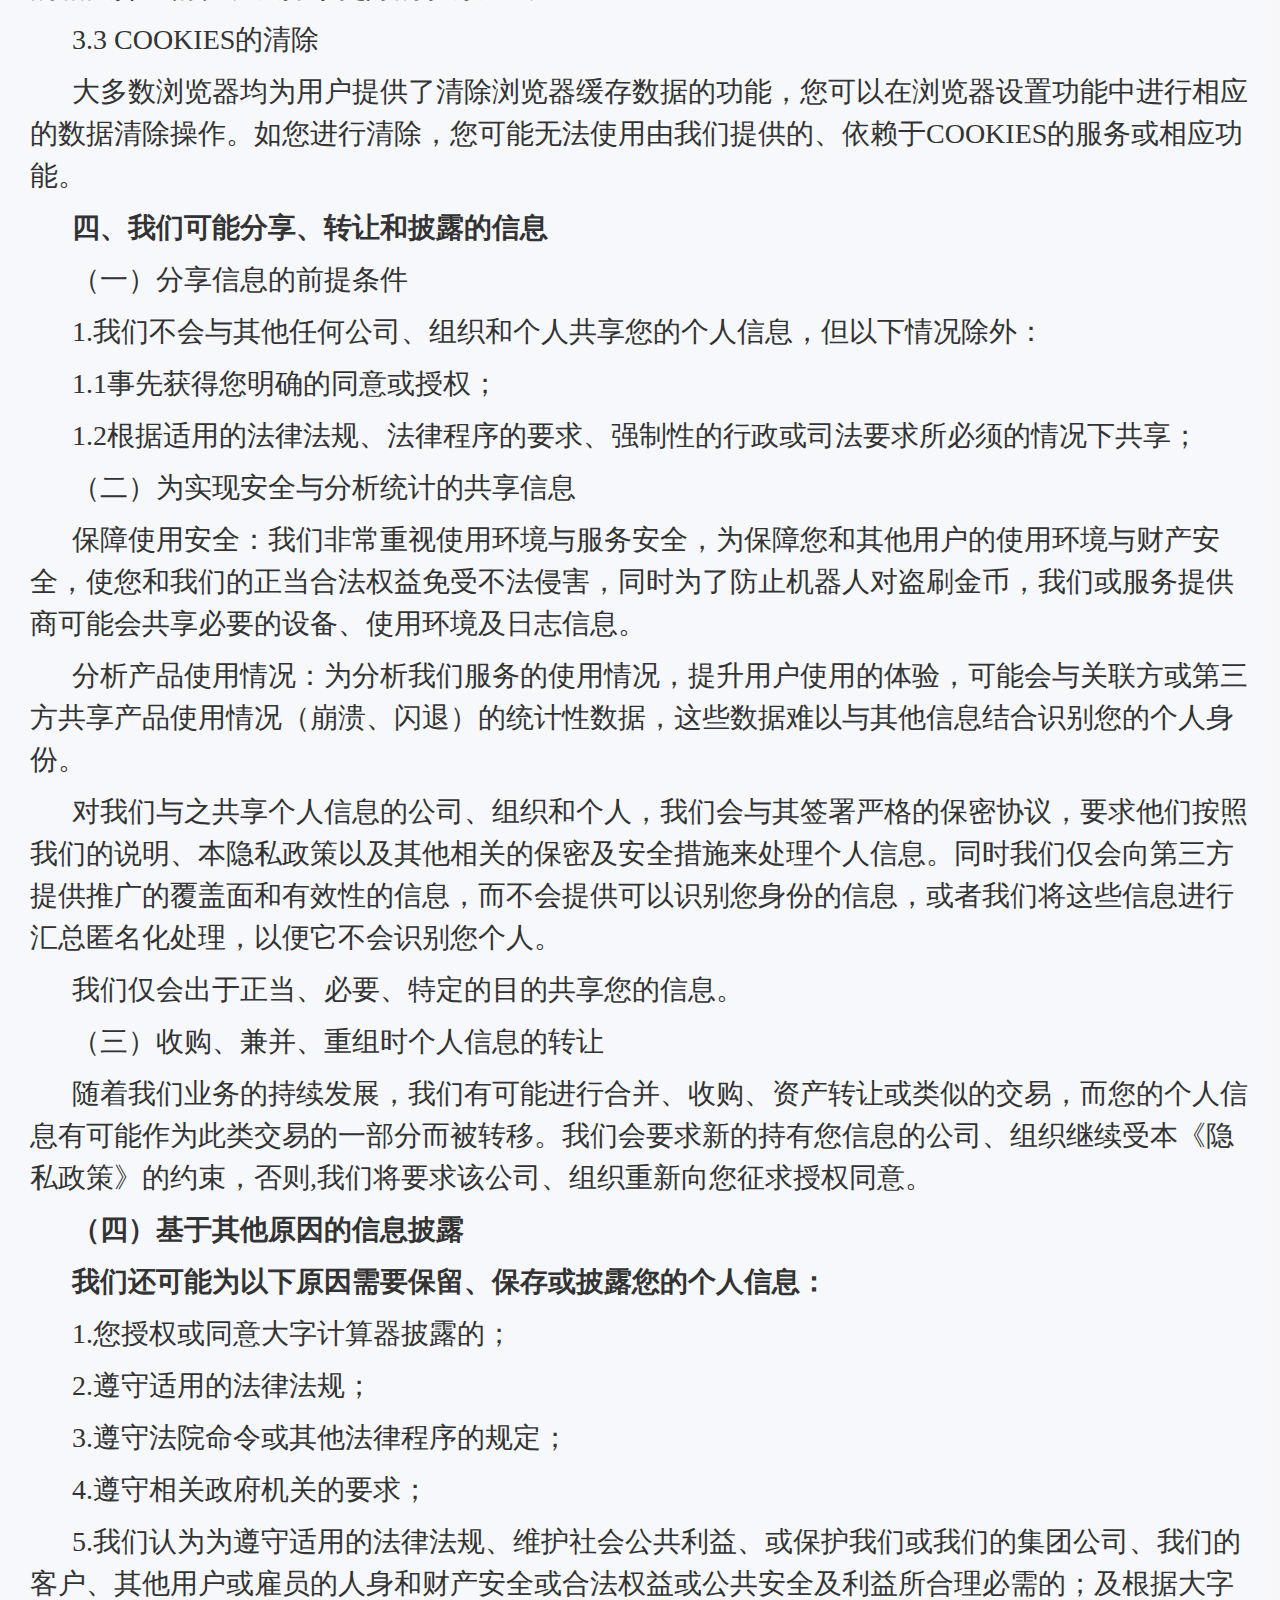
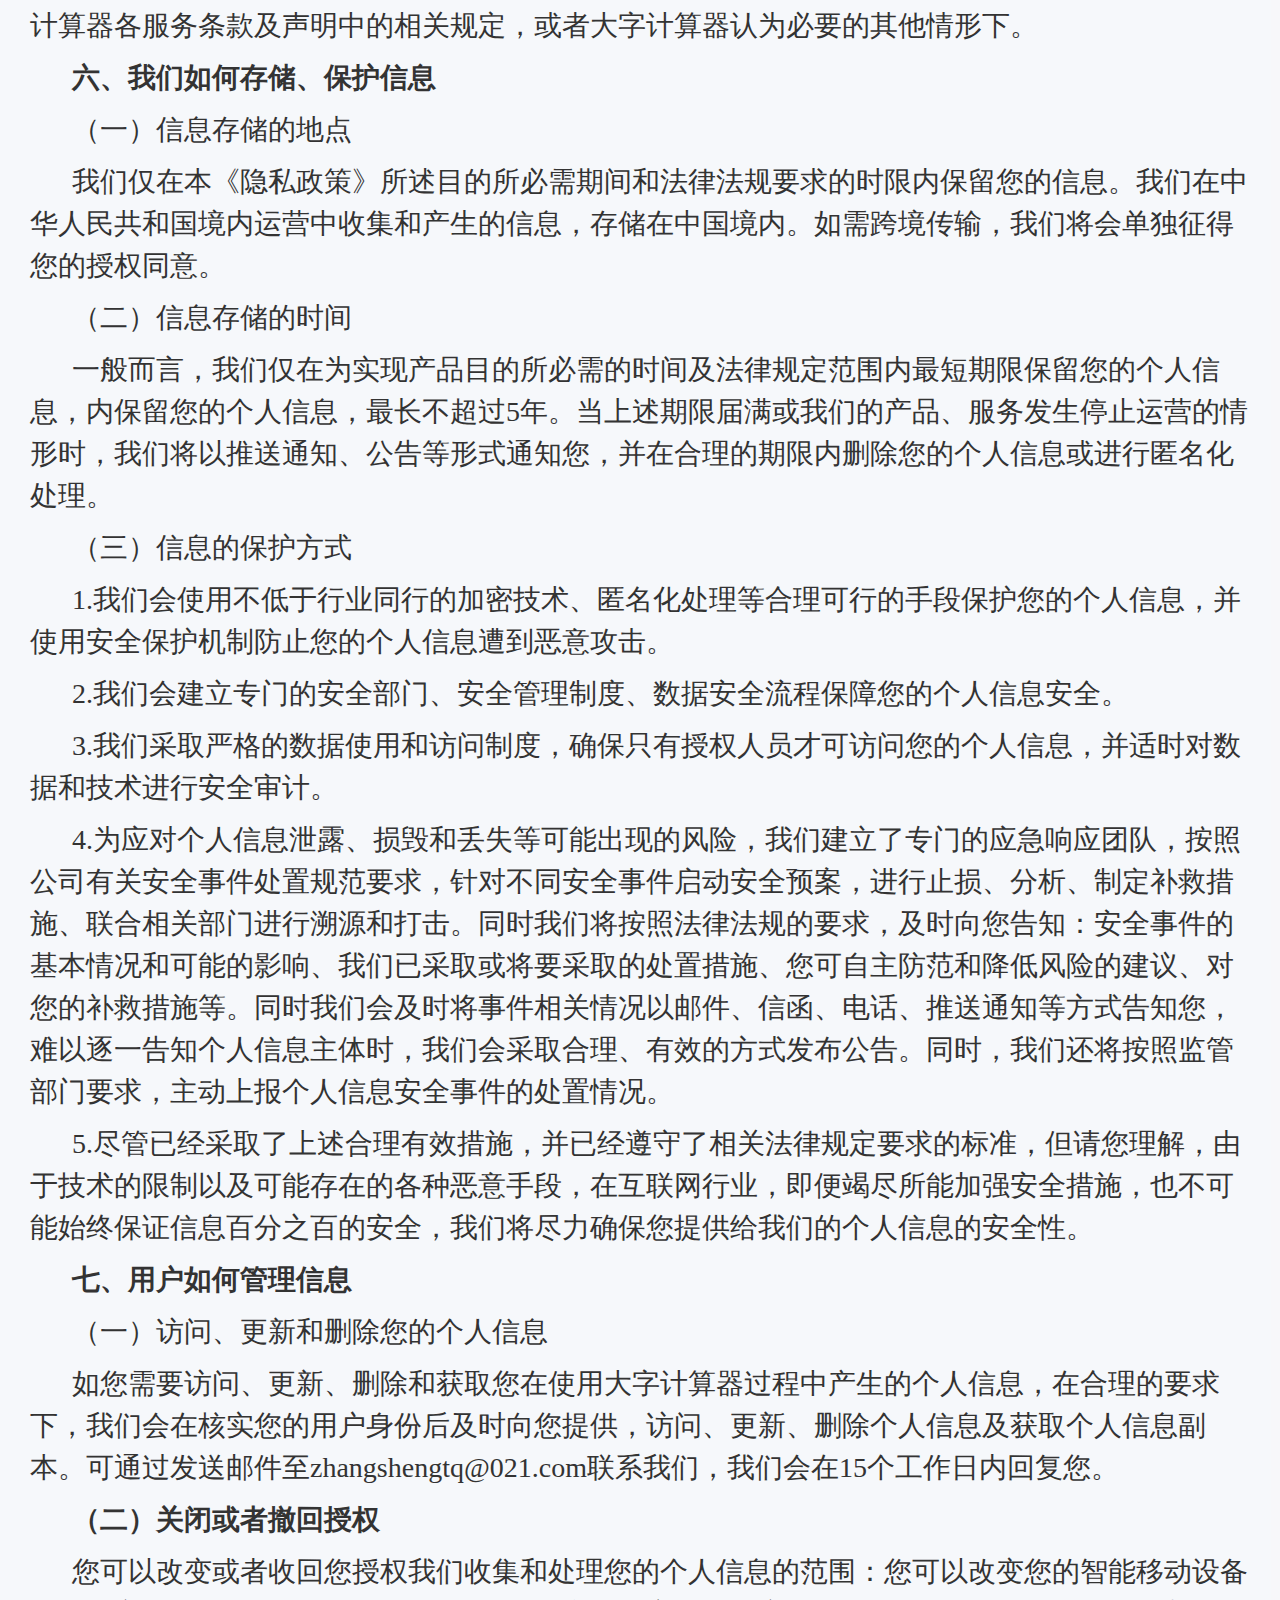
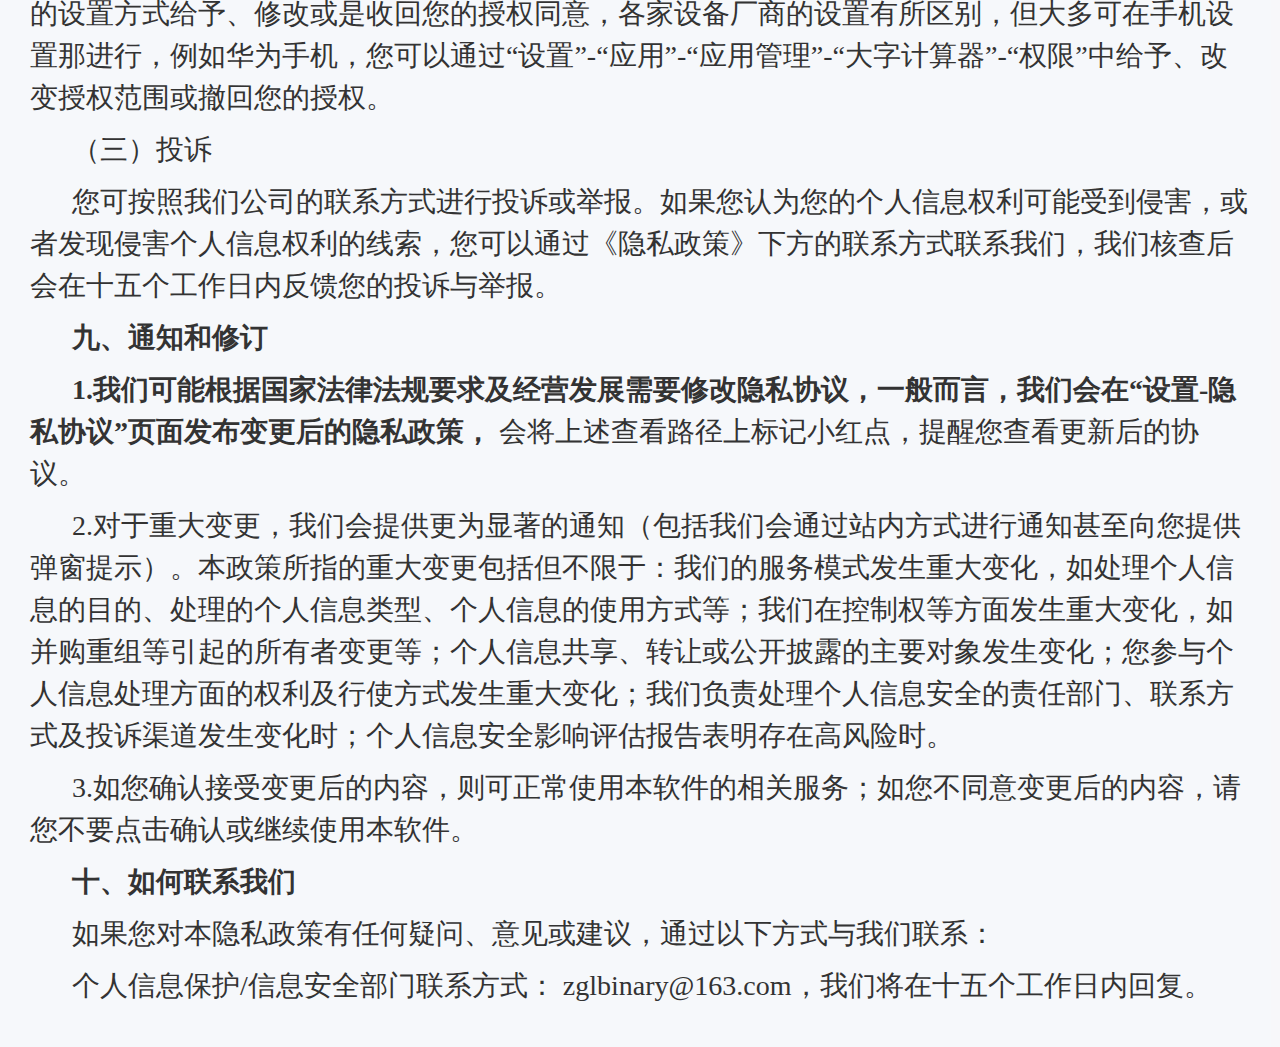
==== commit 64a8fa64: "【js】calculator隐私协议添加" ====
--- a/calculator/privacyPolicy.html
+++ b/calculator/privacyPolicy.html
@@ -138,17 +138,17 @@
 	<div class="weather-luck-rule">
 		<div class="weather-luck-title">大字计算器隐私政策</div>
 		<div class="weather-luck-tip">
-			本版本发布日期：2024年04月04日<br>
-			生效日期：2024年04月04日
+			本版本发布日期：2024年04月15日<br>
+			生效日期：2024年04月15日
 		</div>
 		<p class="weather-luck-rule-item">
-			大字计算器由曲水章昇网络科技有限公司（以下简称“我们”）开发并运营的一款天气预测类APP软件。您在使用大字计算器服务时，我们将按照法律法规的规定，保护您的个人信息及隐私安全。因大字计算器的成功取决于建立与维护对用户的良好信誉，我们会坚定的实施隐私政策。
+			大字计算器是一款工具类APP软件。您在使用大字计算器服务时，我们将按照法律法规的规定，保护您的个人信息及隐私安全。因大字计算器的成功取决于建立与维护对用户的良好信誉，我们会坚定的实施隐私政策。
 			<strong>
 				如您未满18周岁，请您在监护人陪同下仔细阅读并充分理解本隐私政策，并征得监护人的同意后使用我们的服务或向我们提供信息。
 			</strong>
 		</p>
 		<p class="weather-luck-rule-item">
-			希望您在使用大字计算器服务前仔细阅读并理解本隐私政策，在阅读完本政策之后，如您对本《隐私政策》或与本《隐私政策》相关的事宜有任何问题，请联系邮箱： zhangshengtq@021.com。
+			希望您在使用大字计算器服务前仔细阅读并理解本隐私政策，在阅读完本政策之后，如您对本《隐私政策》或与本《隐私政策》相关的事宜有任何问题，请联系邮箱： zglbinary@163.com。
 		</p>
 		<p class="weather-luck-rule-item">
 			<strong>
@@ -160,7 +160,7 @@
 				一、我们如何收集和使用信息
 			</strong>
 		</p>
-		<p class="weather-luck-rule-item">大字计算器提供的是天气信息类服务，您无需提供任何信息即可使用。但为了更好地向您提供我们产品的服务/功能，在您使用我们的服务/功能时，在您同意本隐私政策后，我们将基于业务功能、运营安全、网络安全等需要，收集您的如下信息：</p>
+		<p class="weather-luck-rule-item">大字计算器提供的是工具类服务，您无需提供任何信息即可使用。但为了更好地向您提供我们产品的服务/功能，在您使用我们的服务/功能时，在您同意本隐私政策后，我们将基于业务功能、运营安全、网络安全等需要，收集您的如下信息：</p>
 		<p class="weather-luck-rule-item">
 			（一）业务功能
 		</p>
@@ -179,14 +179,6 @@
 				</tr>
 				<tr>
 					<td>1</td>
-					<td>位置权限</td>
-					<td>天气预测</td>
-					<td>依据您所在区域为您提供当日的天气信息温度、湿度、气压、风向风级等）以及预测未来15天的天气情况</td>
-					<td>首次启用时弹窗询问，如未获取可在点击具体天气场景功能时再次询问</td>
-					<td>是</td>
-				</tr>
-				<tr>
-					<td>2</td>
 					<td>设备权限</td>
 					<td>风控及使用环境安全</td>
 					<td>检测用户的使用环境是否安全，防止用户遇到盗用、欺诈等行为；以及保障网络安全和运营安全，杜绝恶意作弊的行为</td>
@@ -199,26 +191,7 @@
 			具体我们产品涉及的功能所请求的设备权限详细情况如下：
 		</p>
 		<p class="weather-luck-rule-item">
-			业务功能一：天气预测
-		</p>
-		<p class="weather-luck-rule-item">
-			您在使用大字计算器的天气预测功能时，我们将<strong>收集您的位置信息，</strong>
-			以便依据您所在的区域提供当日的天气信息温度、湿度、气压、风向风级等）以及预测遇见15天的天气情况。如您未授权我们获取您的位置信息，我们需要您在使用时手动添加城市，以提供对应区域的天气信息。
-		</p>
-		<p class="weather-luck-rule-item">
-			业务功能二：接收消息通知、推送服务
-		</p>
-		<p class="weather-luck-rule-item">
-			如您授权我们获取通知权限后，我们将向您推送关于天气变化的情况，譬如当天天气情况，提醒您相关注意事项。您拒绝开启此权限不会影响你使用本软件的其他功能。
-		</p>
-		<p class="weather-luck-rule-item">
-			业务功能三：天气预报通知
-		</p>
-		<p class="weather-luck-rule-item">
-			您在使用幸福天气产品时，为及时通知您天气变化信息，确保常驻通知栏和桌面小组件能准确及时获取天气数据，我们需要自启动或关联启动应用，以确保及时获取天气信息。若您拒绝自启动或关联启动应用，你可以在手机设置中关闭通知或删除组件。您关闭通知或删除组件仅影响天气预报通知功能，不影响其他功能的使用。
-		</p>
-		<p class="weather-luck-rule-item">
-			业务功能四：保障系统安全及产品运营风险控制
+			业务功能一：保障系统安全及产品运营风险控制
 		</p>
 		<p class="weather-luck-rule-item">
 			为了提高您使用我们产品和/或服务时系统的安全性，更准确地预防钓鱼网站欺诈和保护使用环境，我们可能会通过了解您的设备品牌、设备型号、系统版本、屏幕分辨率、设备硬件序列号、唯一设备识别码(Android ID/IDFA/IDFV/MAC地址/SIM卡 IMSI信息/MEID/OAID/IMEI)、安装应用软件列表、IP地址信息来判断您的使用环境风险。
@@ -262,10 +235,10 @@
 			6、单独的设备信息无法识别特定自然人身份，且该等信息我们均进行了去标识化、匿名化处理。
 		</p>
 		<p class="weather-luck-rule-item">
-			<strong>7、为了准确识别您的身份信息，确保信息推送的准确性，大字计算器会在您设备静默或后台运行状态下收集您的MAC地址、DEVICE_ID、软件安装列表、设备序列号、SIM卡信息（服务商信息，IMSI）、WIFI扫描结果（SSID/BSSID）、IMEI和Android ID信息</strong>
-		</p>
-		<p class="weather-luck-rule-item">
-			<strong>8、当用户点击”联系我们“功能，在复制"联系我们"中的邮箱/QQ地址信息时，我们会获取设备粘贴板/剪贴板信息，以便用户能够准确的联系到我们。 </strong>
+			<strong>7、为了准确识别您的身份信息，确保信息推送的准确性，大字计算器会在您设备静默状态下收集您的MAC地址、DEVICE_ID、软件安装列表、设备序列号、SIM卡信息（服务商信息，IMSI）、WIFI扫描结果（SSID/BSSID）、IMEI和Android ID信息</strong>
+		</p>
+		<p class="weather-luck-rule-item">
+			<strong>8、当用户点击”联系我们“功能，在复制"联系我们"中的邮箱地址信息时，我们会获取设备粘贴板/剪贴板信息，以便用户能够准确的联系到我们。 </strong>
 		</p>
 		<p class="weather-luck-rule-item">
 			<strong>
@@ -431,7 +404,7 @@
 		<p class="weather-luck-rule-item">
 			5.我们认为为遵守适用的法律法规、维护社会公共利益、或保护我们或我们的集团公司、我们的客户、其他用户或雇员的人身和财产安全或合法权益或公共安全及利益所合理必需的；及根据大字计算器各服务条款及声明中的相关规定，或者大字计算器认为必要的其他情形下。
 		</p>
-		<p class="weather-luck-rule-item">
+		<!--<p class="weather-luck-rule-item">
 			<strong>
 				五、我们如何接入合作伙伴的SDK
 			</strong>
@@ -444,7 +417,7 @@
 			<strong>
 			在您初次安装启动大字计算器产品时，我们会以弹窗的形式告知您上述广告推送行为，且后续如您拒绝该广告推送行为，可在“实用-设置-个性化推荐”页上选择关闭个性化广告推荐功能。
 			</strong>
-		</p>
+		</p> -->
 		<p class="weather-luck-rule-item">
 			<strong>
 				六、我们如何存储、保护信息
@@ -497,7 +470,7 @@
 			</strong>
 		</p>
 		<p class="weather-luck-rule-item">
-			您可以改变或者收回您授权我们收集和处理您的个人信息的范围：您可以改变您的智能移动设备的设置方式给予、修改或是收回您的授权同意，各家设备厂商的设置有所区别，但大多可在手机设置那进行，例如华为手机，您可以通过“设置”-“应用”-“应用管理”-“答题大富翁”-“权限”中给予、改变授权范围或撤回您的授权。
+			您可以改变或者收回您授权我们收集和处理您的个人信息的范围：您可以改变您的智能移动设备的设置方式给予、修改或是收回您的授权同意，各家设备厂商的设置有所区别，但大多可在手机设置那进行，例如华为手机，您可以通过“设置”-“应用”-“应用管理”-“大字计算器”-“权限”中给予、改变授权范围或撤回您的授权。
 		</p>
 		<p class="weather-luck-rule-item">
 			（三）投诉
@@ -505,7 +478,7 @@
 		<p class="weather-luck-rule-item">
 			您可按照我们公司的联系方式进行投诉或举报。如果您认为您的个人信息权利可能受到侵害，或者发现侵害个人信息权利的线索，您可以通过《隐私政策》下方的联系方式联系我们，我们核查后会在十五个工作日内反馈您的投诉与举报。
 		</p>
-		<p class="weather-luck-rule-item">
+		<!--<p class="weather-luck-rule-item">
 			<strong>
 				八、年龄限制
 			</strong>
@@ -532,7 +505,7 @@
 				4.
 				若您是未成年人的监护人，当您对您所监护的未成年人使用我们的服务或其向我们提供的用户信息有任何疑问时，请您及时与我们联系。我们将根据国家相关法律法规及本隐私政策及《大字计算器儿童个人信息保护协议》的规定保护未成年人用户信息的保密性及安全性。如果我们发现自己在未事先获得可证实的父母或法定监护人同意的情况下收集了未成年人的个人信息，则会设法尽快删除相关数据。
 			</strong>
-		</p>
+		</p> -->
 		<p class="weather-luck-rule-item">
 			<strong>
 				九、通知和修订
@@ -540,7 +513,7 @@
 		</p>
 		<p class="weather-luck-rule-item">
 			<strong>
-				1.我们可能根据国家法律法规要求及经营发展需要修改隐私协议，一般而言，我们会在“设置-关于我们”页面发布变更后的隐私政策，
+				1.我们可能根据国家法律法规要求及经营发展需要修改隐私协议，一般而言，我们会在“设置-隐私协议”页面发布变更后的隐私政策，
 			</strong>
 			会将上述查看路径上标记小红点，提醒您查看更新后的协议。
 		</p>
@@ -559,17 +532,10 @@
 			如果您对本隐私政策有任何疑问、意见或建议，通过以下方式与我们联系：
 		</p>
 		<p class="weather-luck-rule-item">
-			公司名称：曲水章昇网络科技有限公司
-		</p>
-		<p class="weather-luck-rule-item">
-			公司注册地址：西藏自治区拉萨市曲水县雅江工业园区贝珠雅办公楼302号
-		</p>
-		<p class="weather-luck-rule-item">
-			个人信息保护/信息安全部门联系方式： zhangshengtq@021.com，我们将在十五个工作日内回复。
-		</p>
-		<p class="weather-luck-rule-footer-name">曲水章昇网络科技有限公司</p>
-		<p class="weather-luck-rule-item" style="margin-top: 30px;"><a style="color: #0000cc;"
-				href="http://rule.maishu888.com/share-info.html">附录：第三方合作伙伴及共享信息</a></p>
+			个人信息保护/信息安全部门联系方式： zglbinary@163.com，我们将在十五个工作日内回复。
+		</p>
+		<!--<p class="weather-luck-rule-item" style="margin-top: 30px;"><a style="color: #0000cc;"
+				href="http://rule.maishu888.com/share-info.html">附录：第三方合作伙伴及共享信息</a></p>-->
 	</div>
 </body>
 <script>
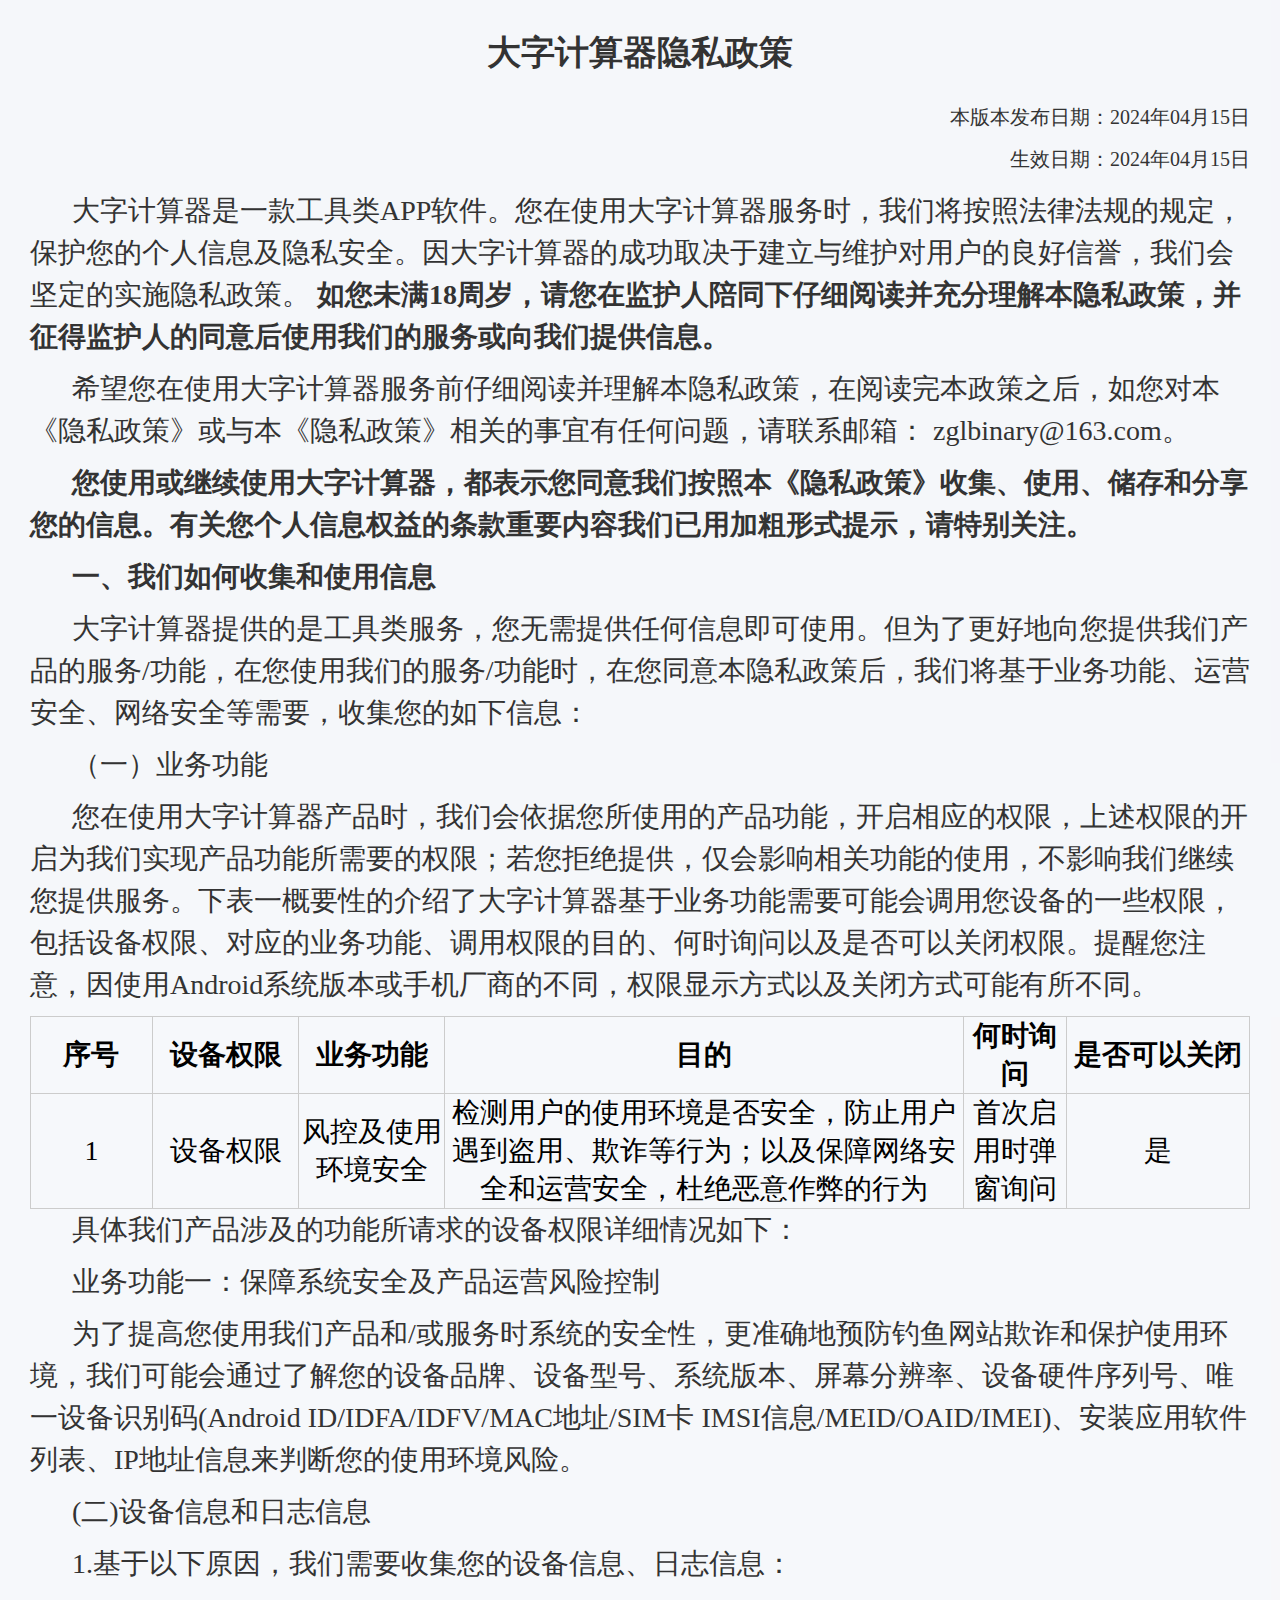
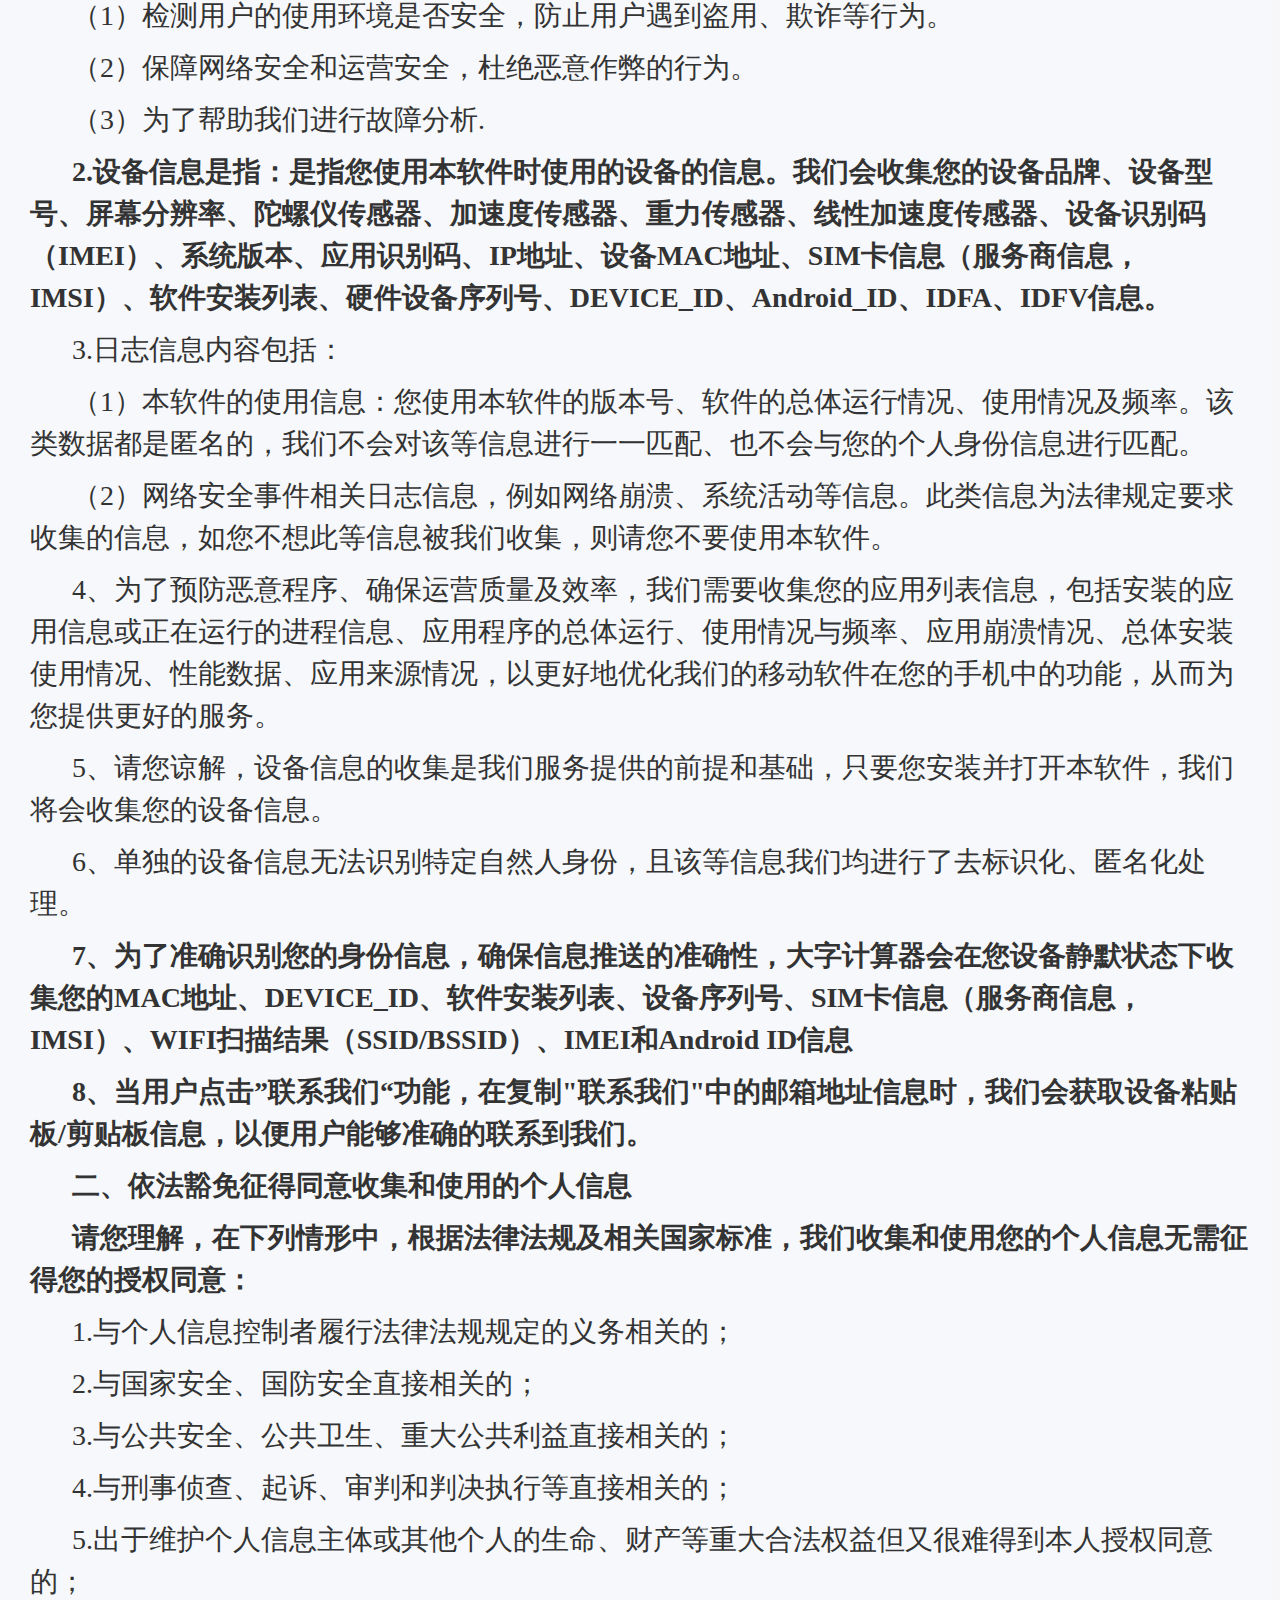
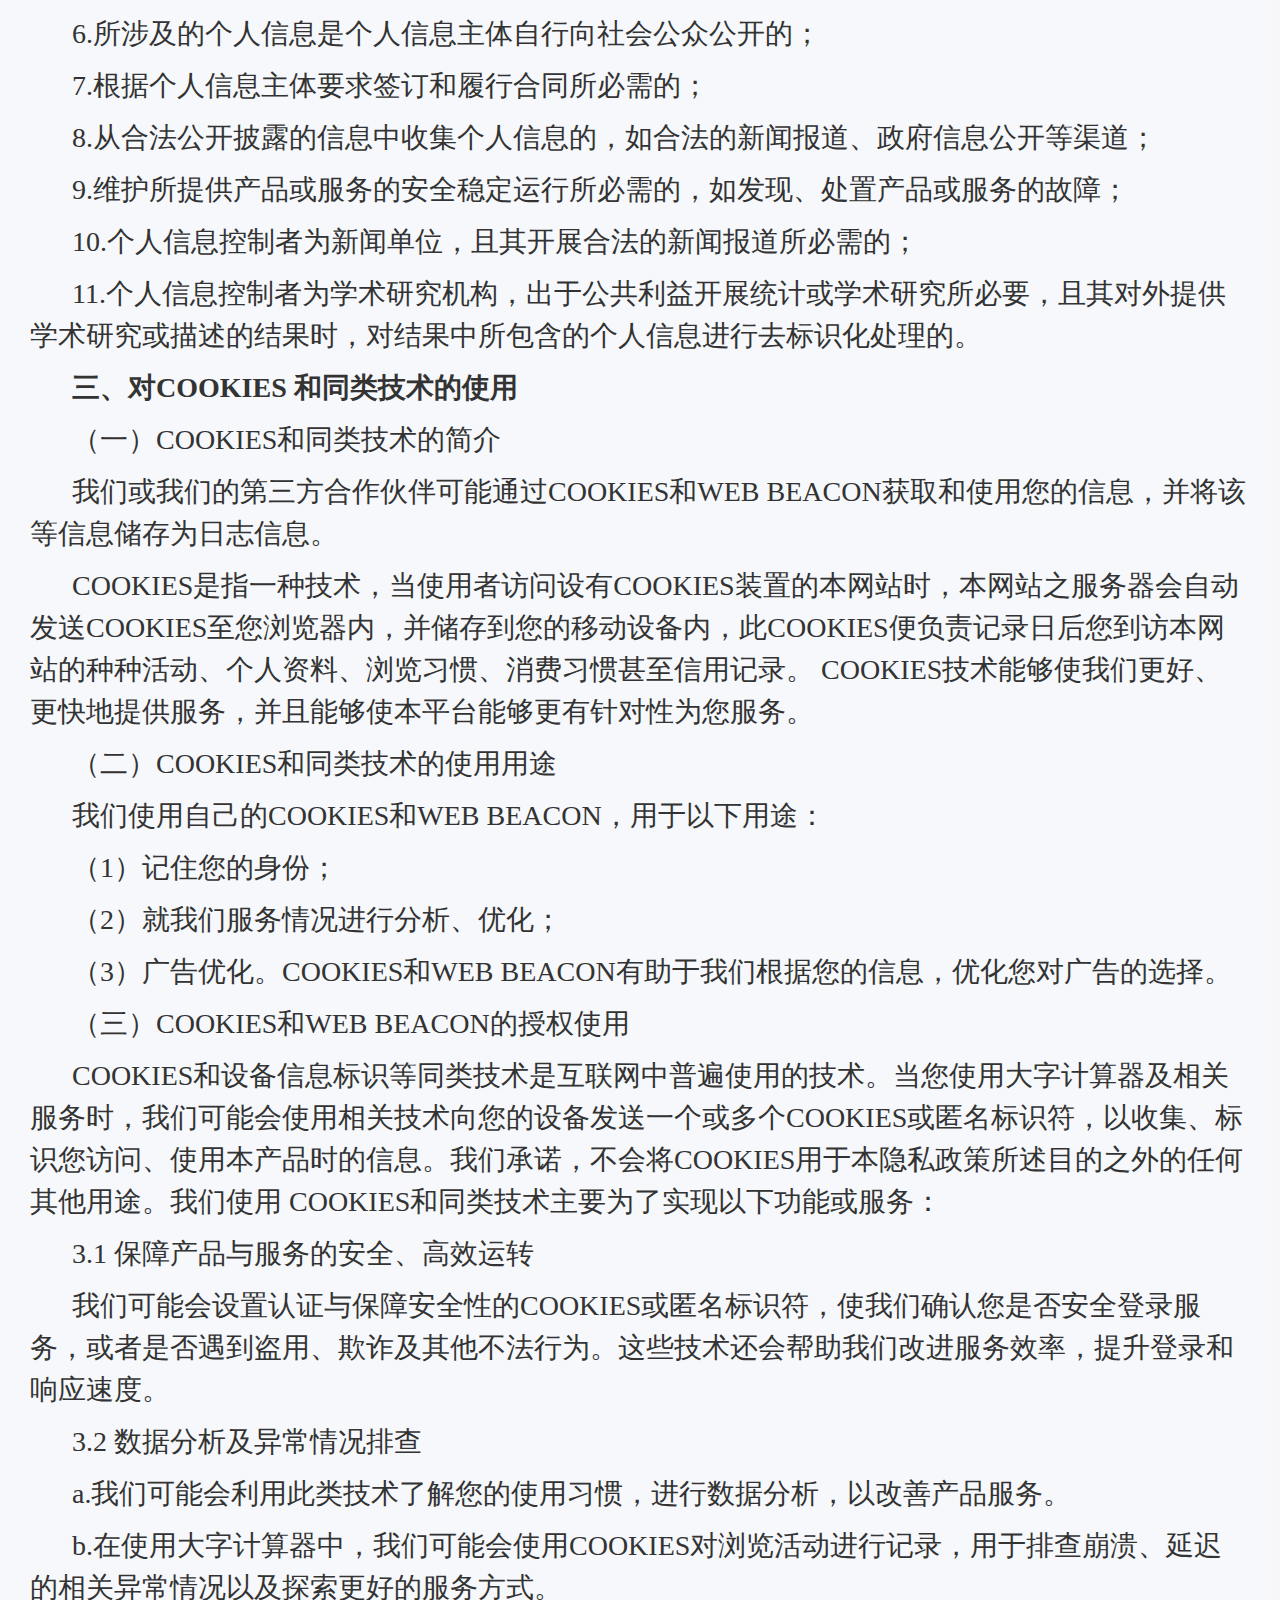
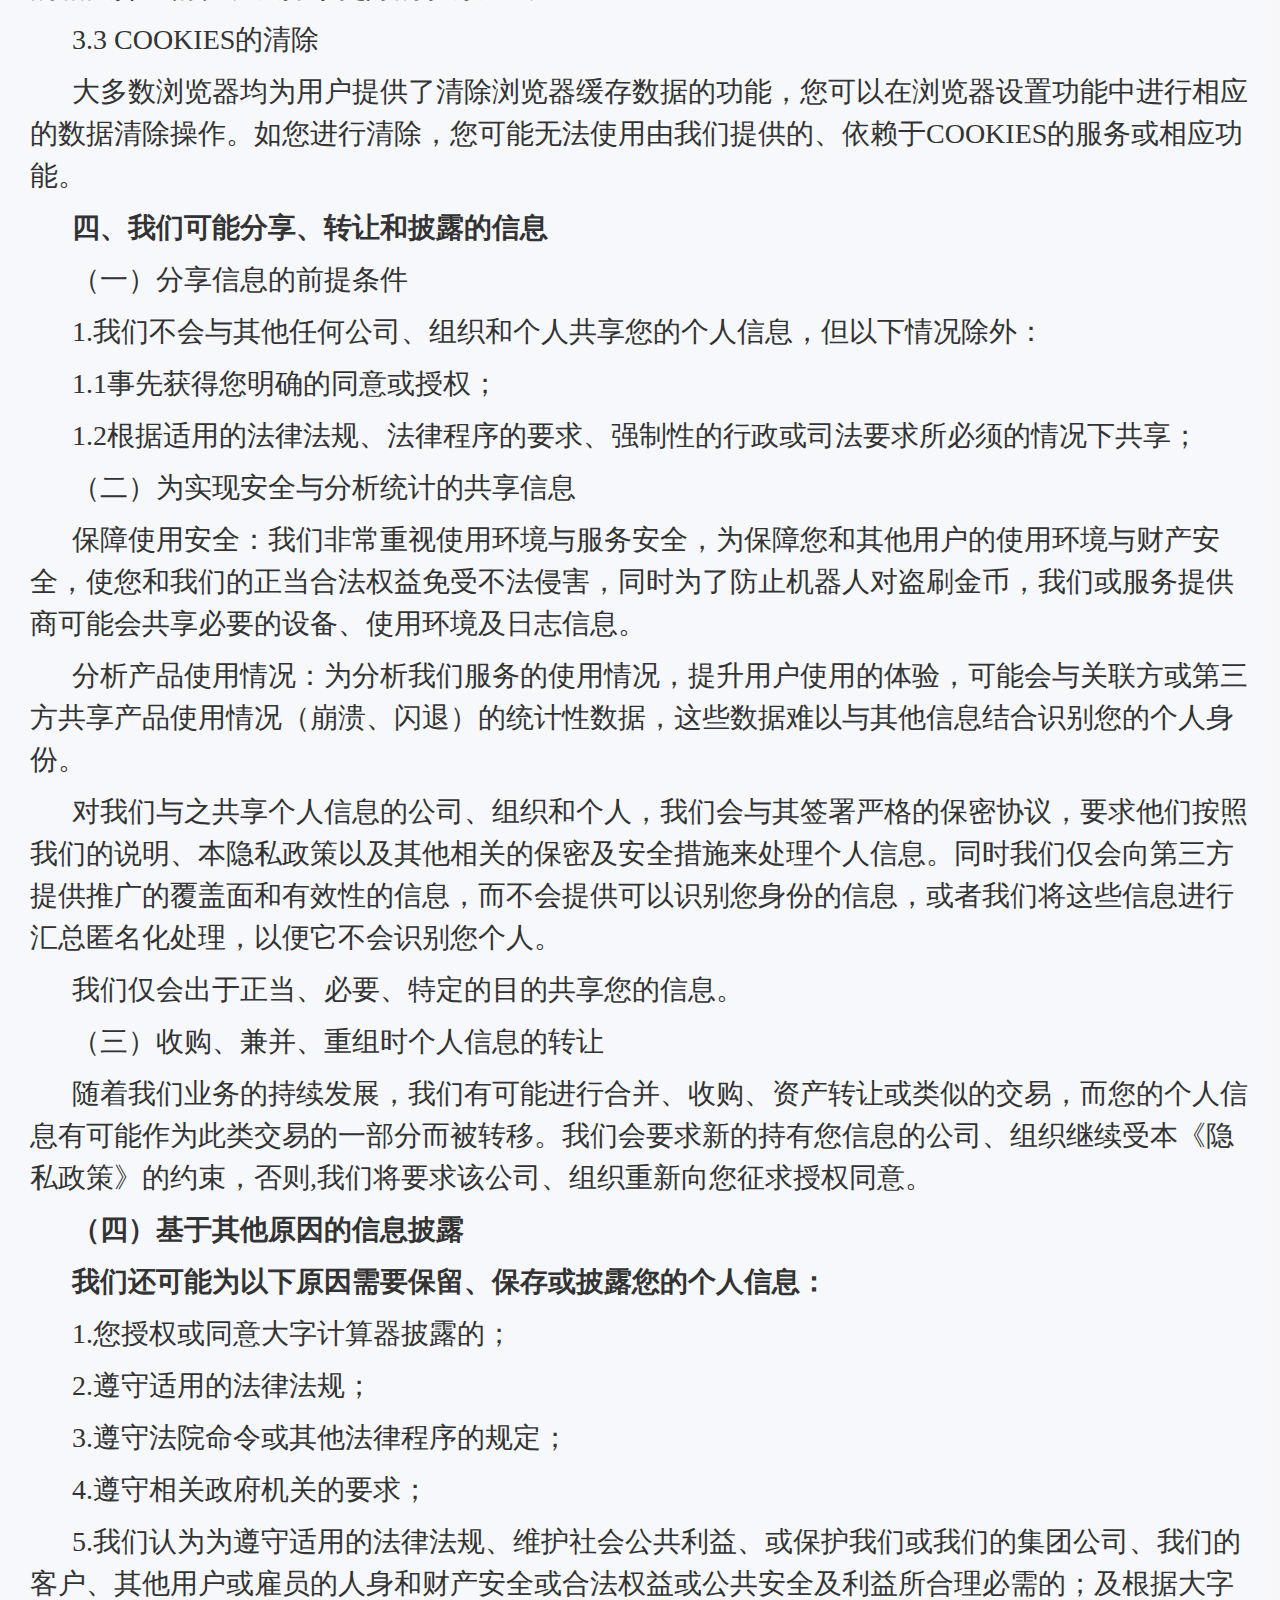
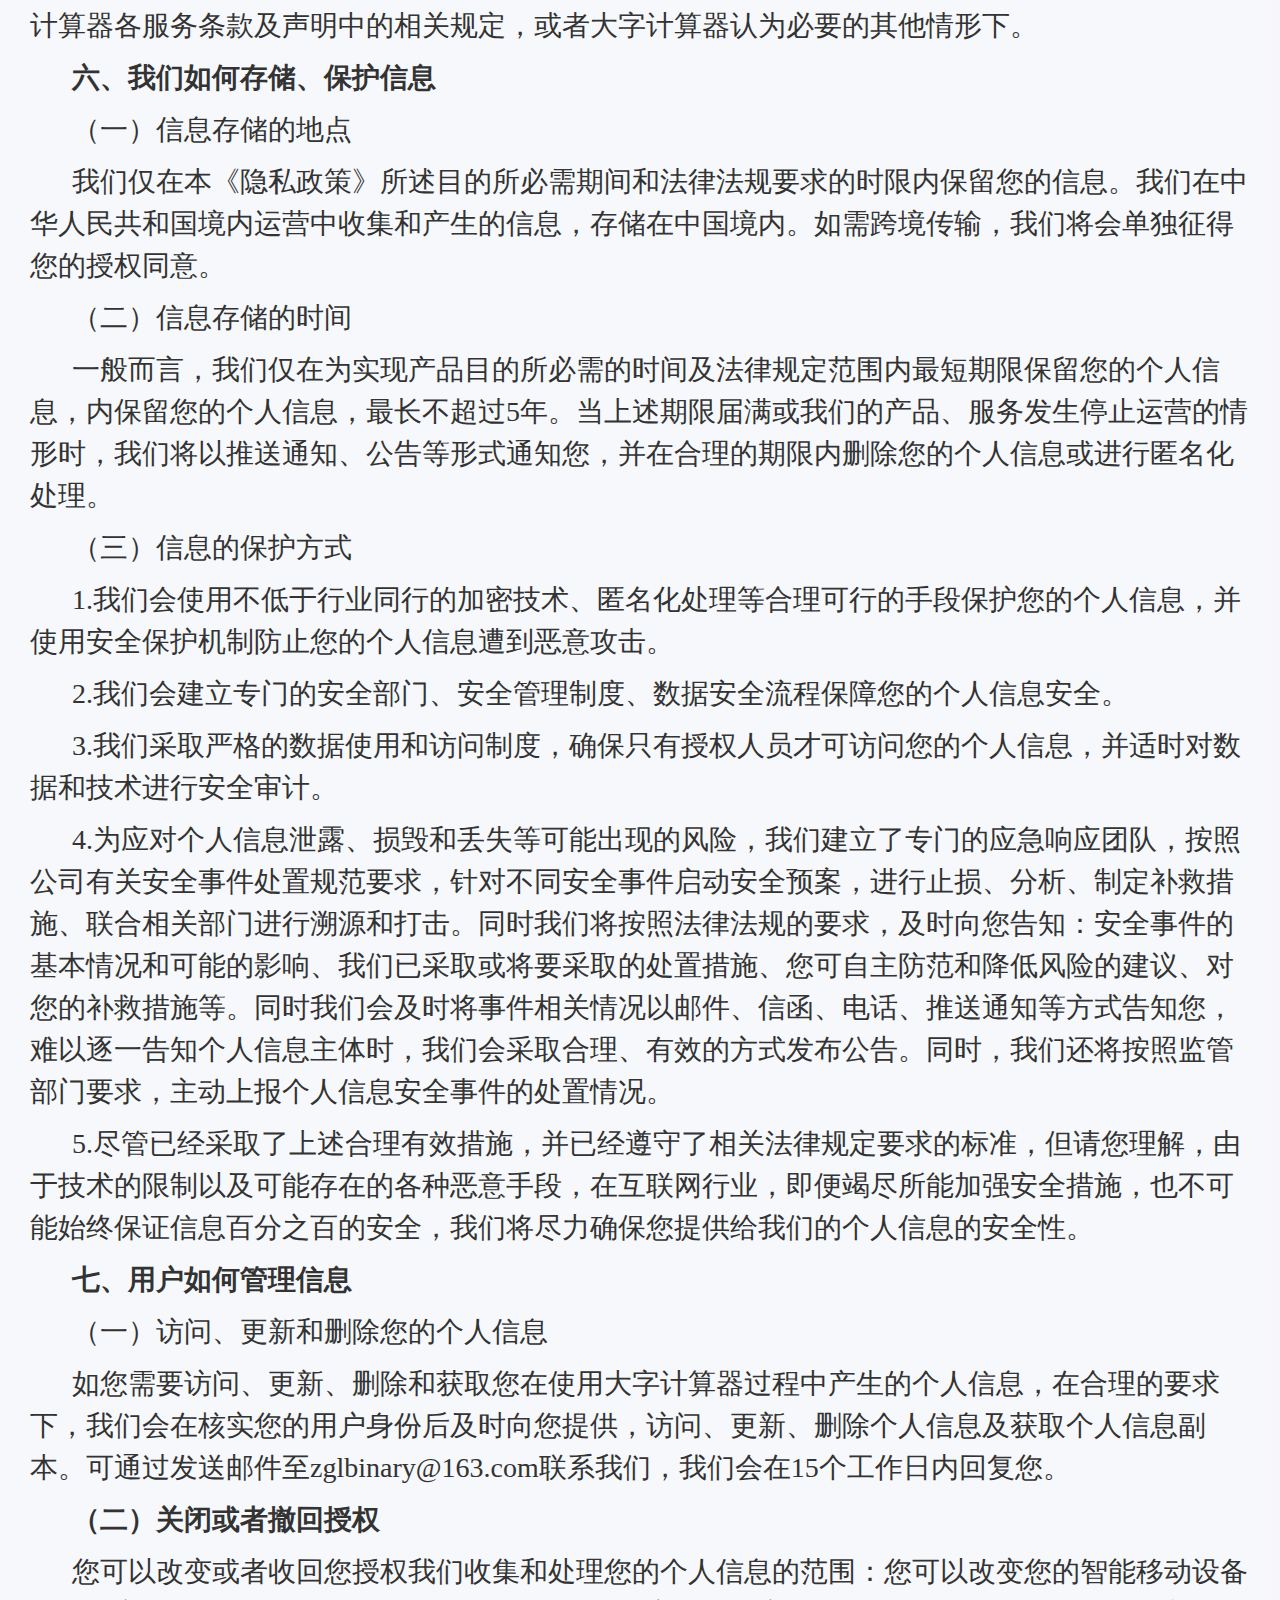
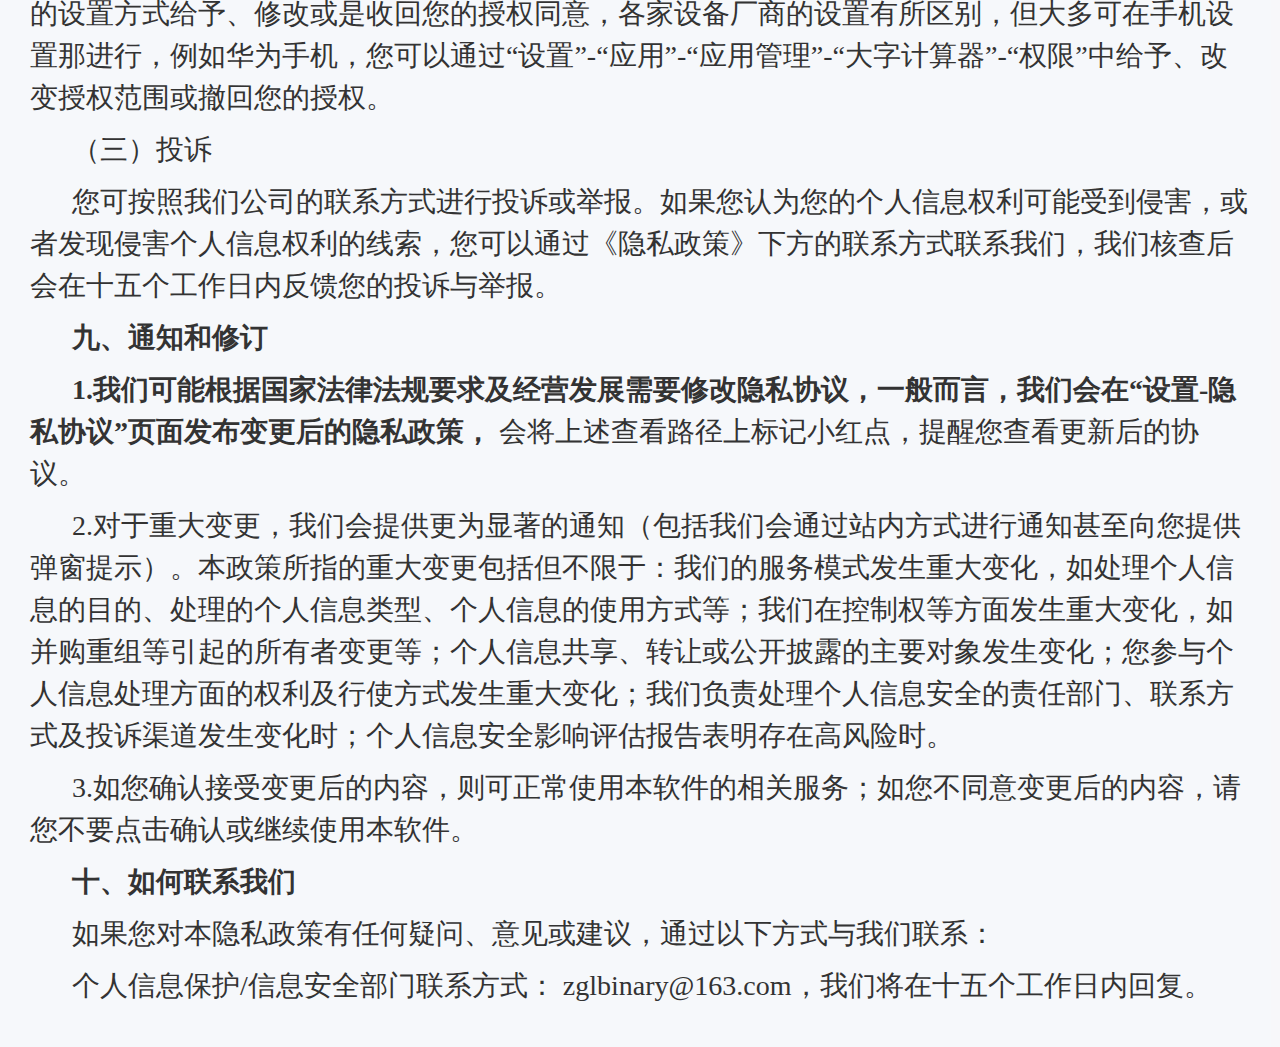
==== commit 036ef7c7: "【Calculator】邮箱修改" ====
--- a/calculator/privacyPolicy.html
+++ b/calculator/privacyPolicy.html
@@ -462,7 +462,7 @@
 			（一）访问、更新和删除您的个人信息
 		</p>
 		<p class="weather-luck-rule-item">
-			如您需要访问、更新、删除和获取您在使用大字计算器过程中产生的个人信息，在合理的要求下，我们会在核实您的用户身份后及时向您提供，访问、更新、删除个人信息及获取个人信息副本。可通过发送邮件至zhangshengtq@021.com联系我们，我们会在15个工作日内回复您。
+			如您需要访问、更新、删除和获取您在使用大字计算器过程中产生的个人信息，在合理的要求下，我们会在核实您的用户身份后及时向您提供，访问、更新、删除个人信息及获取个人信息副本。可通过发送邮件至zglbinary@163.com联系我们，我们会在15个工作日内回复您。
 		</p>
 		<p class="weather-luck-rule-item">
 			<strong>
